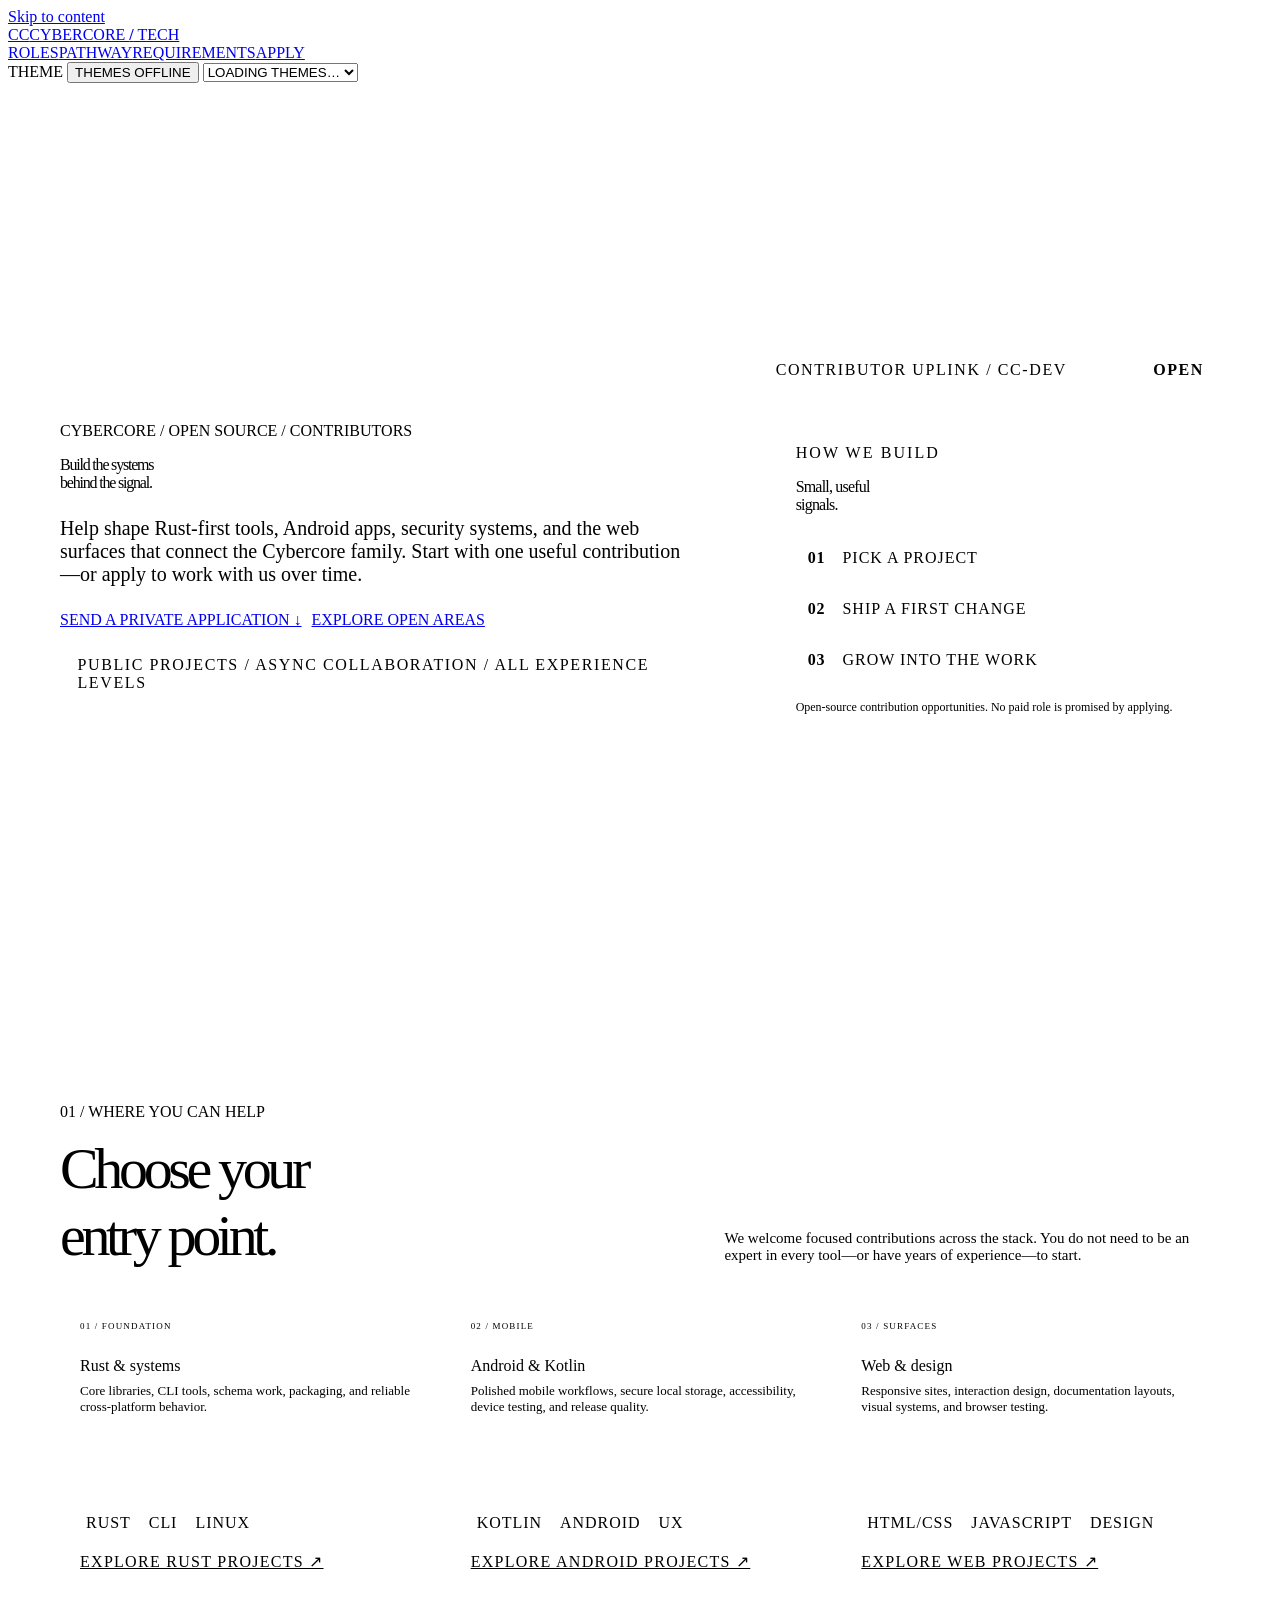
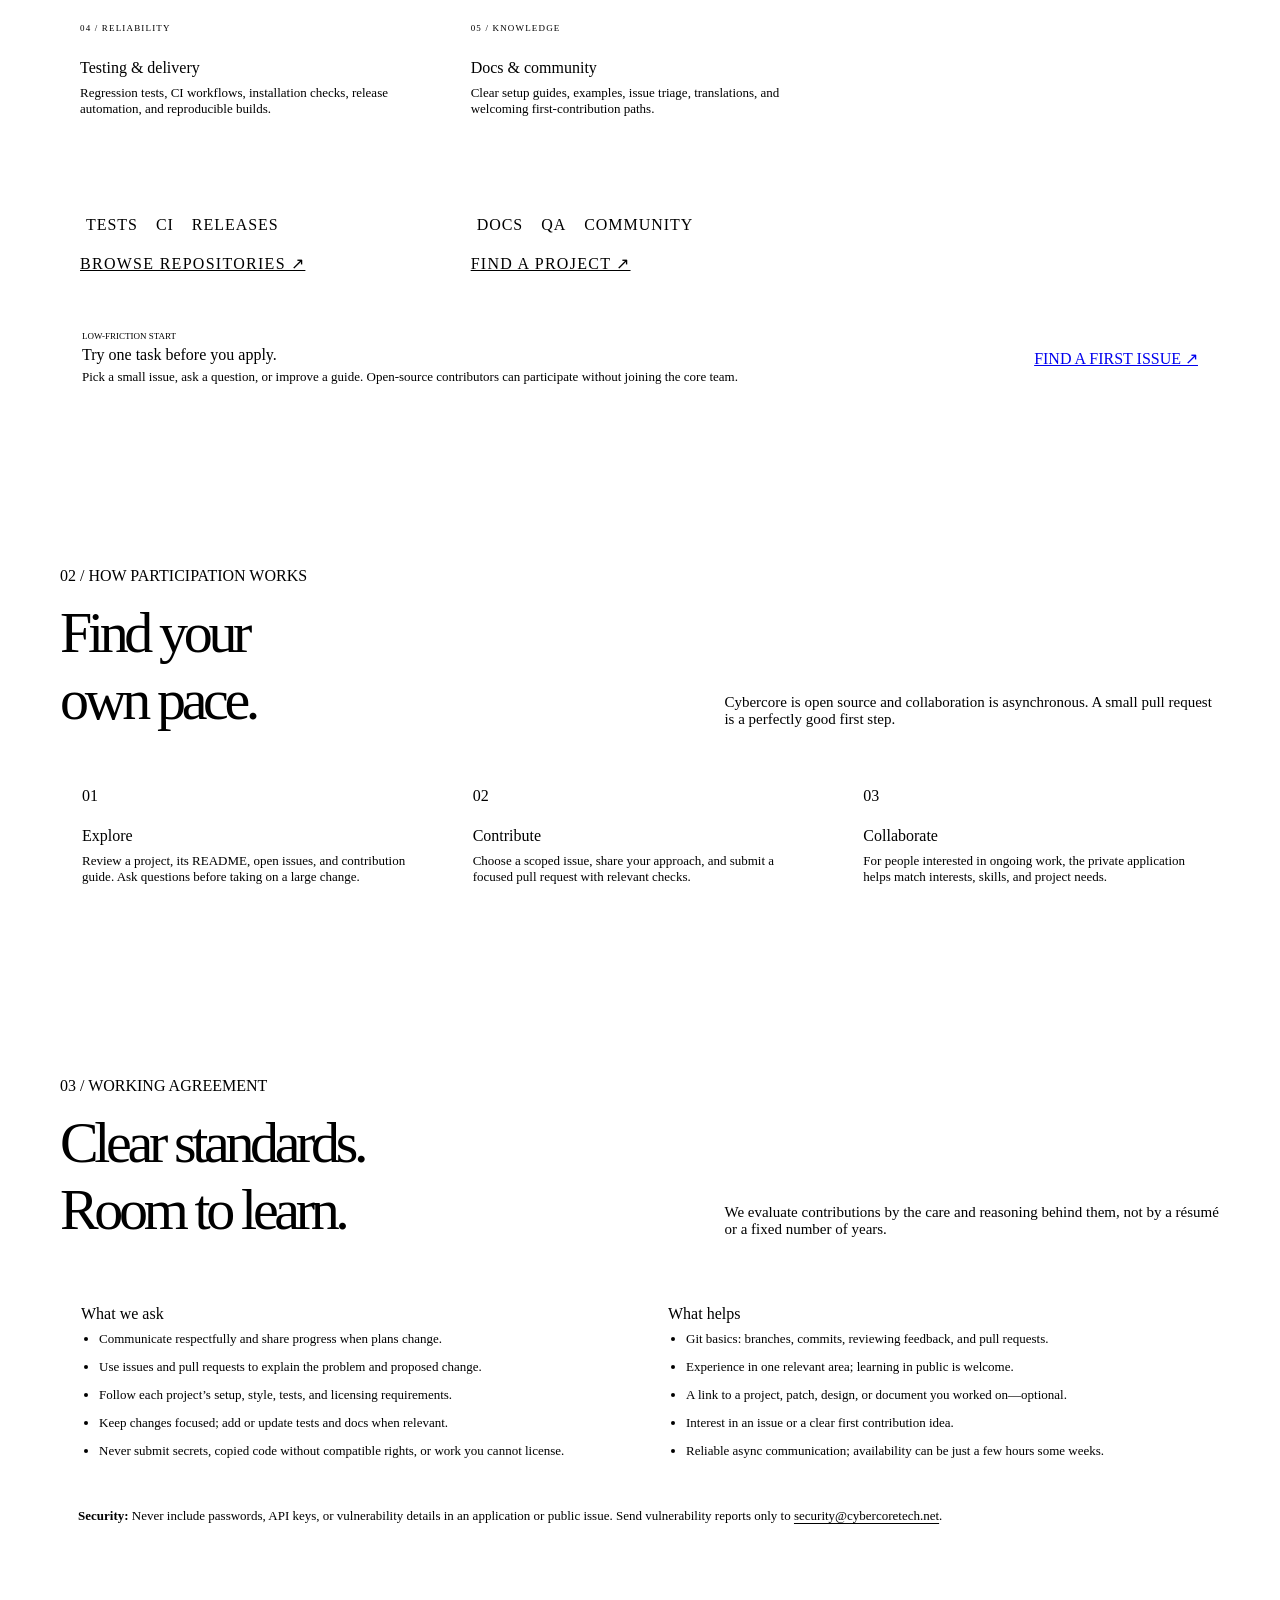
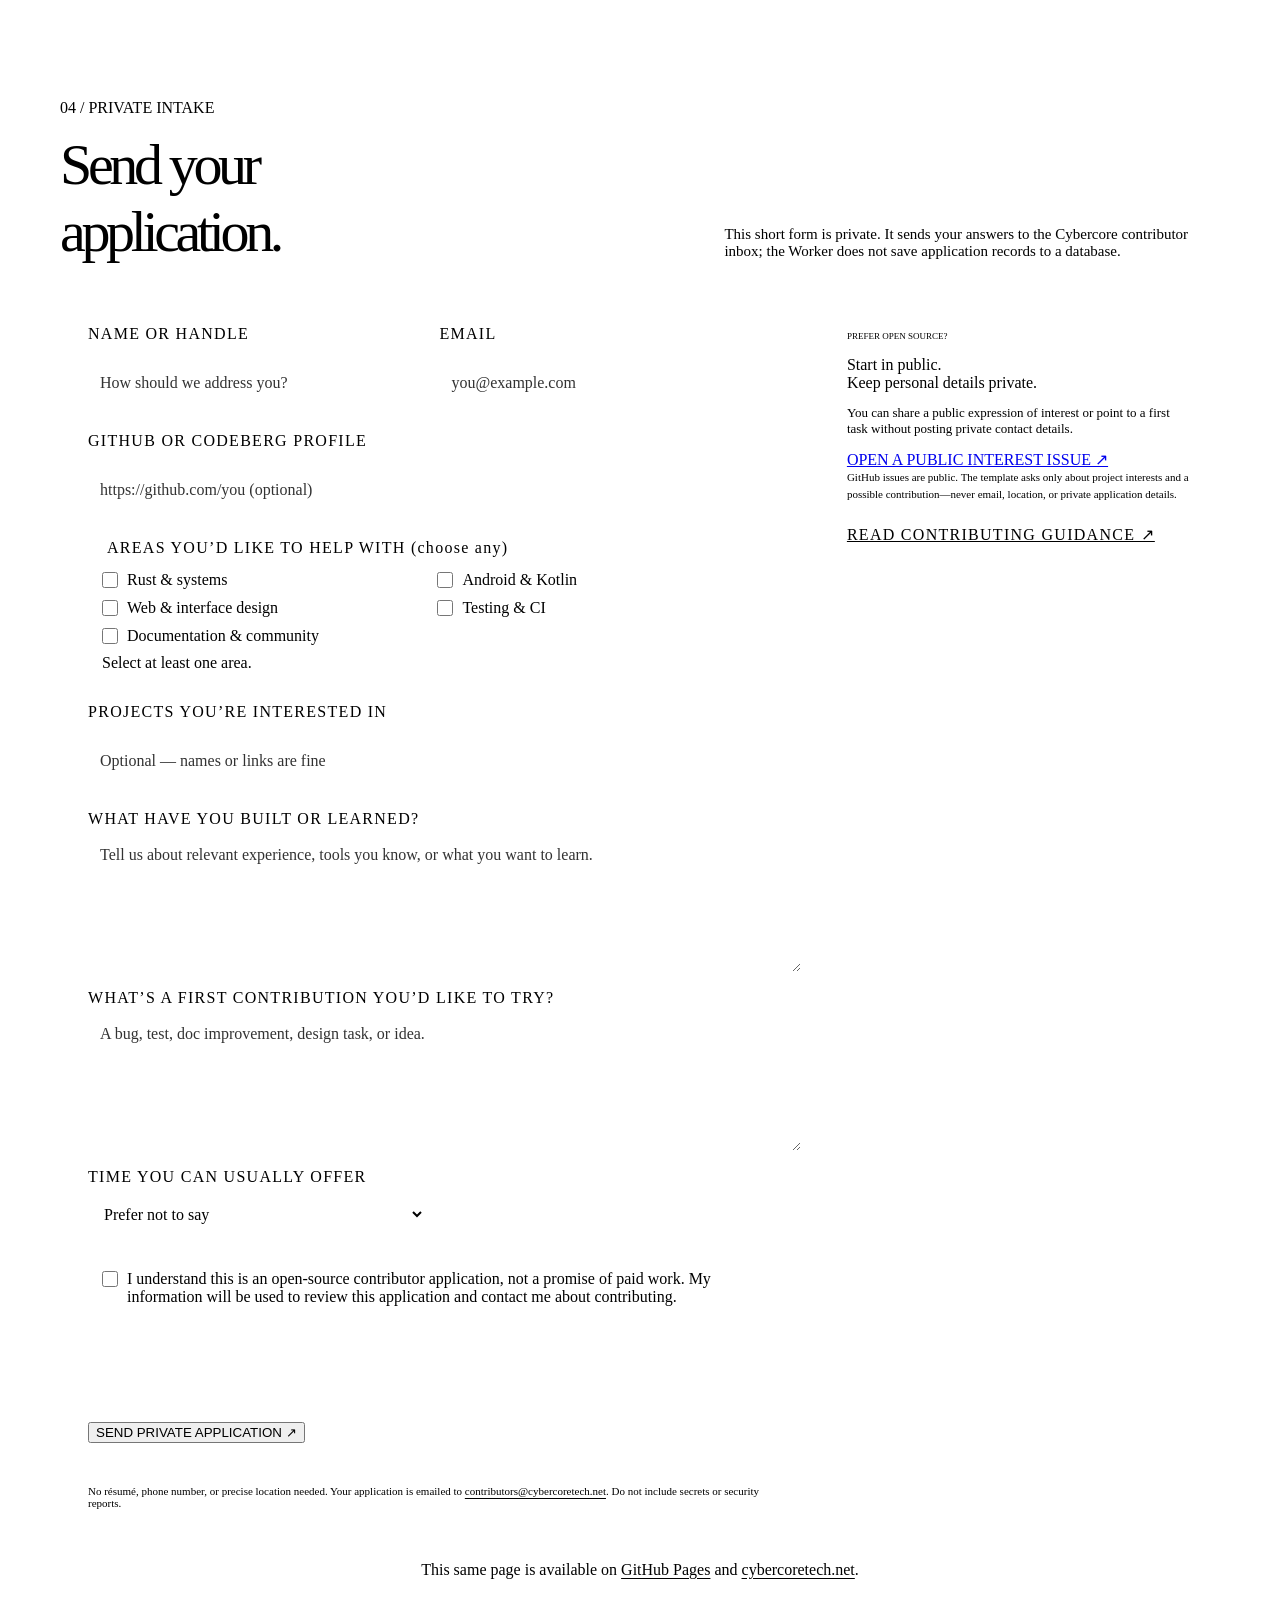
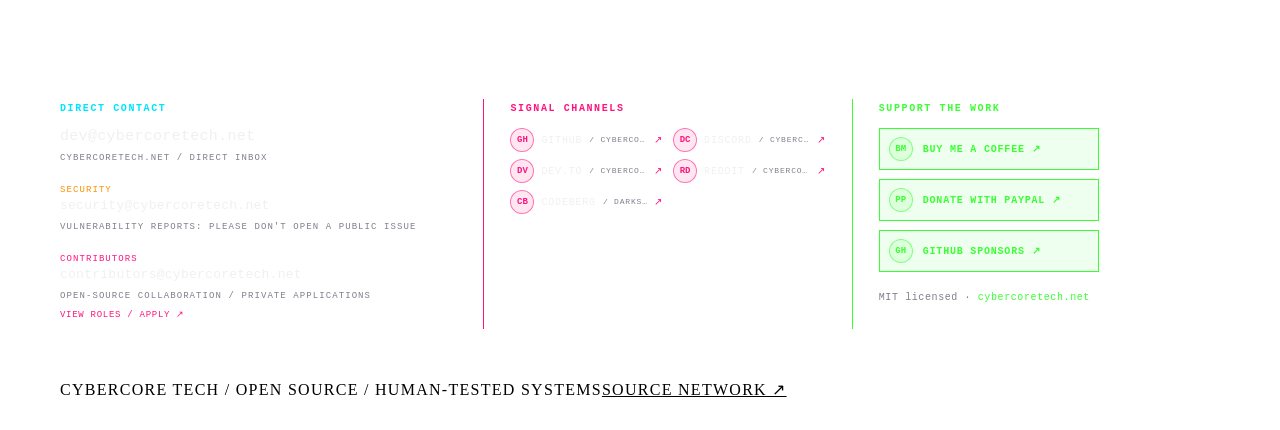
==== dev-team/index.html @ 52e13a7d "Add private contributor application page" ====
<!doctype html>
<html lang="en" data-theme="cybercore-tech">
<head>
  <meta charset="utf-8">
  <meta name="viewport" content="width=device-width, initial-scale=1">
  <meta name="description" content="Join the Cybercore contributor team. Explore open-source roles, project needs, and a private application path.">
  <meta name="theme-color" content="#09080f">
  <link rel="canonical" href="https://cybercoretech.net/dev-team/">
  <link rel="icon" href="https://cybercoretech.net/assets/core/cybercore-favicon.svg">
  <link rel="stylesheet" href="../styles.css">
  <link rel="stylesheet" href="dev-team.css">
  <title>Cybercore Dev Team — Build for the dark edge</title>
</head>
<body>
  <a class="skip-link" href="#main">Skip to content</a>
  <header class="site-header team-header">
    <a class="brand" href="../" data-brand-phase="0" aria-label="Cybercore Tech home">
      <span class="brand-emblem">CC</span><span class="brand-name">CYBERCORE <b>/</b> TECH</span>
    </a>
    <nav class="main-nav" aria-label="Page navigation">
      <a href="#opportunities">ROLES</a><a href="#pathway">PATHWAY</a><a href="#requirements">REQUIREMENTS</a><a href="#apply">APPLY</a>
    </nav>
    <div class="theme-picker">
      <span class="theme-label">THEME</span>
      <button id="teamThemeButton" class="theme-button" type="button" aria-haspopup="listbox" aria-expanded="false" aria-controls="teamThemeMenu">LOADING THEMES…</button>
      <div id="teamThemeMenu" class="theme-menu" role="listbox" aria-label="Choose a Cybercore theme" hidden></div>
      <select id="teamThemeSelect" aria-label="Choose a Cybercore theme"><option>LOADING THEMES…</option></select>
    </div>
  </header>

  <main id="main" class="team-main">
    <section class="team-hero" id="top">
      <div class="team-hero-copy">
        <p class="eyebrow">CYBERCORE / OPEN SOURCE / CONTRIBUTORS</p>
        <h1>Build the systems<br>behind <em>the signal.</em></h1>
        <p class="team-lede">Help shape Rust-first tools, Android apps, security systems, and the web surfaces that connect the Cybercore family. Start with one useful contribution—or apply to work with us over time.</p>
        <div class="team-actions">
          <a class="button primary" href="#apply">SEND A PRIVATE APPLICATION ↓</a>
          <a class="button" href="#opportunities">EXPLORE OPEN AREAS</a>
        </div>
        <p class="team-status"><i aria-hidden="true"></i> PUBLIC PROJECTS / ASYNC COLLABORATION / ALL EXPERIENCE LEVELS</p>
      </div>
      <aside class="team-console" aria-label="Contributor model">
        <div class="team-console-head"><span>CONTRIBUTOR UPLINK / CC-DEV</span><b>OPEN</b></div>
        <div class="team-console-body">
          <p class="team-console-kicker">HOW WE BUILD</p>
          <h2>Small, useful<br><em>signals.</em></h2>
          <div class="team-stages"><span><b>01</b> PICK A PROJECT</span><span><b>02</b> SHIP A FIRST CHANGE</span><span><b>03</b> GROW INTO THE WORK</span></div>
          <p class="team-console-note">Open-source contribution opportunities. No paid role is promised by applying.</p>
        </div>
      </aside>
    </section>

    <section class="team-section" id="opportunities">
      <div class="team-section-head"><div><p class="eyebrow">01 / WHERE YOU CAN HELP</p><h2>Choose your<br><em>entry point.</em></h2></div><p>We welcome focused contributions across the stack. You do not need to be an expert in every tool—or have years of experience—to start.</p></div>
      <div class="team-role-grid">
        <article class="team-role role-cyan"><span class="role-index">01 / FOUNDATION</span><h3>Rust &amp; systems</h3><p>Core libraries, CLI tools, schema work, packaging, and reliable cross-platform behavior.</p><div class="role-tags"><span>RUST</span><span>CLI</span><span>LINUX</span></div><a href="https://github.com/cybercoretech?q=language%3ARust&type=repositories" target="_blank" rel="noreferrer">EXPLORE RUST PROJECTS ↗</a></article>
        <article class="team-role role-pink"><span class="role-index">02 / MOBILE</span><h3>Android &amp; Kotlin</h3><p>Polished mobile workflows, secure local storage, accessibility, device testing, and release quality.</p><div class="role-tags"><span>KOTLIN</span><span>ANDROID</span><span>UX</span></div><a href="https://github.com/cybercoretech?q=android&type=repositories" target="_blank" rel="noreferrer">EXPLORE ANDROID PROJECTS ↗</a></article>
        <article class="team-role role-acid"><span class="role-index">03 / SURFACES</span><h3>Web &amp; design</h3><p>Responsive sites, interaction design, documentation layouts, visual systems, and browser testing.</p><div class="role-tags"><span>HTML/CSS</span><span>JAVASCRIPT</span><span>DESIGN</span></div><a href="https://github.com/cybercoretech?q=language%3AAstro&type=repositories" target="_blank" rel="noreferrer">EXPLORE WEB PROJECTS ↗</a></article>
        <article class="team-role role-orange"><span class="role-index">04 / RELIABILITY</span><h3>Testing &amp; delivery</h3><p>Regression tests, CI workflows, installation checks, release automation, and reproducible builds.</p><div class="role-tags"><span>TESTS</span><span>CI</span><span>RELEASES</span></div><a href="https://github.com/cybercoretech?tab=repositories" target="_blank" rel="noreferrer">BROWSE REPOSITORIES ↗</a></article>
        <article class="team-role role-purple"><span class="role-index">05 / KNOWLEDGE</span><h3>Docs &amp; community</h3><p>Clear setup guides, examples, issue triage, translations, and welcoming first-contribution paths.</p><div class="role-tags"><span>DOCS</span><span>QA</span><span>COMMUNITY</span></div><a href="https://github.com/cybercoretech?tab=repositories" target="_blank" rel="noreferrer">FIND A PROJECT ↗</a></article>
      </div>
      <div class="team-good-first"><div><span class="eyebrow">LOW-FRICTION START</span><strong>Try one task before you apply.</strong><p>Pick a small issue, ask a question, or improve a guide. Open-source contributors can participate without joining the core team.</p></div><a class="button" href="https://github.com/cybercoretech/cybercore-tech/issues?q=is%3Aissue+is%3Aopen+label%3A%22good+first+issue%22" target="_blank" rel="noreferrer">FIND A FIRST ISSUE ↗</a></div>
    </section>

    <section class="team-section team-path-section" id="pathway">
      <div class="team-section-head"><div><p class="eyebrow">02 / HOW PARTICIPATION WORKS</p><h2>Find your<br><em>own pace.</em></h2></div><p>Cybercore is open source and collaboration is asynchronous. A small pull request is a perfectly good first step.</p></div>
      <div class="team-path-grid">
        <article><b>01</b><h3>Explore</h3><p>Review a project, its README, open issues, and contribution guide. Ask questions before taking on a large change.</p></article>
        <article><b>02</b><h3>Contribute</h3><p>Choose a scoped issue, share your approach, and submit a focused pull request with relevant checks.</p></article>
        <article><b>03</b><h3>Collaborate</h3><p>For people interested in ongoing work, the private application helps match interests, skills, and project needs.</p></article>
      </div>
    </section>

    <section class="team-section team-requirements" id="requirements">
      <div class="team-section-head"><div><p class="eyebrow">03 / WORKING AGREEMENT</p><h2>Clear standards.<br><em>Room to learn.</em></h2></div><p>We evaluate contributions by the care and reasoning behind them, not by a résumé or a fixed number of years.</p></div>
      <div class="requirements-grid">
        <div><h3>What we ask</h3><ul><li>Communicate respectfully and share progress when plans change.</li><li>Use issues and pull requests to explain the problem and proposed change.</li><li>Follow each project’s setup, style, tests, and licensing requirements.</li><li>Keep changes focused; add or update tests and docs when relevant.</li><li>Never submit secrets, copied code without compatible rights, or work you cannot license.</li></ul></div>
        <div><h3>What helps</h3><ul><li>Git basics: branches, commits, reviewing feedback, and pull requests.</li><li>Experience in one relevant area; learning in public is welcome.</li><li>A link to a project, patch, design, or document you worked on—optional.</li><li>Interest in an issue or a clear first contribution idea.</li><li>Reliable async communication; availability can be just a few hours some weeks.</li></ul></div>
      </div>
      <p class="team-security-note"><strong>Security:</strong> Never include passwords, API keys, or vulnerability details in an application or public issue. Send vulnerability reports only to <a href="mailto:security@cybercoretech.net">security@cybercoretech.net</a>.</p>
    </section>

    <section class="team-section team-apply-section" id="apply">
      <div class="team-section-head"><div><p class="eyebrow">04 / PRIVATE INTAKE</p><h2>Send your<br><em>application.</em></h2></div><p>This short form is private. It sends your answers to the Cybercore contributor inbox; the Worker does not save application records to a database.</p></div>
      <div class="application-shell">
        <form id="devTeamApplication" class="application-form" novalidate>
          <div class="form-grid">
            <label>NAME OR HANDLE <input name="name" required maxlength="100" autocomplete="name" placeholder="How should we address you?"></label>
            <label>EMAIL <input name="email" required type="email" maxlength="254" autocomplete="email" placeholder="you@example.com"></label>
            <label class="span-2">GITHUB OR CODEBERG PROFILE <input name="profile" type="url" maxlength="400" placeholder="https://github.com/you (optional)"></label>
            <fieldset class="span-2 role-fieldset"><legend>AREAS YOU’D LIKE TO HELP WITH <span>(choose any)</span></legend><div class="role-checkboxes">
              <label><input type="checkbox" name="roles" value="Rust and systems"> Rust &amp; systems</label>
              <label><input type="checkbox" name="roles" value="Android and Kotlin"> Android &amp; Kotlin</label>
              <label><input type="checkbox" name="roles" value="Web and interface design"> Web &amp; interface design</label>
              <label><input type="checkbox" name="roles" value="Testing and CI"> Testing &amp; CI</label>
              <label><input type="checkbox" name="roles" value="Documentation and community"> Documentation &amp; community</label>
            </div><small class="field-hint" data-role-error hidden>Select at least one area.</small></fieldset>
            <label class="span-2">PROJECTS YOU’RE INTERESTED IN <input name="projects" maxlength="800" placeholder="Optional — names or links are fine"></label>
            <label class="span-2">WHAT HAVE YOU BUILT OR LEARNED? <textarea name="experience" required minlength="20" maxlength="1800" rows="4" placeholder="Tell us about relevant experience, tools you know, or what you want to learn."></textarea></label>
            <label class="span-2">WHAT’S A FIRST CONTRIBUTION YOU’D LIKE TO TRY? <textarea name="contribution" required minlength="20" maxlength="1800" rows="4" placeholder="A bug, test, doc improvement, design task, or idea."></textarea></label>
            <label>TIME YOU CAN USUALLY OFFER <select name="availability"><option value="">Prefer not to say</option><option>A few hours a month</option><option>A few hours a week</option><option>More than a few hours a week</option><option>It varies</option></select></label>
          </div>
          <label class="honeypot" aria-hidden="true">Leave this field empty<input name="website" tabindex="-1" autocomplete="off"></label>
          <div class="privacy-consent"><label><input name="privacyConsent" type="checkbox" required><span>I understand this is an open-source contributor application, not a promise of paid work. My information will be used to review this application and contact me about contributing.</span></label></div>
          <div id="team-turnstile" class="team-turnstile" data-sitekey="0x4AAAAAAFefHdloidUstq4H" aria-label="Bot protection"></div>
          <button class="button primary submit-application" type="submit">SEND PRIVATE APPLICATION ↗</button>
          <p id="applicationStatus" class="application-status" role="status" aria-live="polite"></p>
          <p class="privacy-note">No résumé, phone number, or precise location needed. Your application is emailed to <a href="mailto:contributors@cybercoretech.net">contributors@cybercoretech.net</a>. Do not include secrets or security reports.</p>
        </form>
        <aside class="application-alternatives"><span class="eyebrow">PREFER OPEN SOURCE?</span><h3>Start in public.<br><em>Keep personal details private.</em></h3><p>You can share a public expression of interest or point to a first task without posting private contact details.</p><a class="button" href="https://github.com/cybercoretech/cybercore-tech/issues/new?template=dev-team-interest.yml">OPEN A PUBLIC INTEREST ISSUE ↗</a><small>GitHub issues are public. The template asks only about project interests and a possible contribution—never email, location, or private application details.</small><a class="plain-link" href="https://github.com/cybercoretech/cybercore-tech/blob/main/CONTRIBUTING.md" target="_blank" rel="noreferrer">READ CONTRIBUTING GUIDANCE ↗</a></aside>
      </div>
      <p class="team-mirror-note">This same page is available on <a href="https://cybercoretech.github.io/dev-team/">GitHub Pages</a> and <a href="https://cybercoretech.net/dev-team/">cybercoretech.net</a>.</p>
    </section>
  </main>

  <section class="team-shared-footer" aria-label="Cybercore contact links"><cybercore-contact bare hide-home><a href="mailto:dev@cybercoretech.net">dev@cybercoretech.net</a></cybercore-contact></section>
  <footer class="team-page-footer"><span>CYBERCORE TECH / OPEN SOURCE / HUMAN-TESTED SYSTEMS</span><a href="https://github.com/cybercoretech">SOURCE NETWORK ↗</a></footer>
  <script type="module" src="https://cybercoretech.github.io/kit/contact.js"></script>
  <script src="dev-team.js" defer></script>
</body>
</html>
---- dev-team/dev-team.css ----
.team-header{position:sticky}.team-header .main-nav a{white-space:nowrap}.team-header .theme-picker{z-index:8}.team-main{width:min(1160px,calc(100% - 44px));margin:auto}.team-hero{display:grid;grid-template-columns:minmax(0,1.15fr) minmax(280px,.85fr);gap:clamp(32px,6vw,86px);align-items:center;min-height:min(760px,calc(100vh - 76px));padding:86px 0}.team-hero h1,.team-section h2{margin:0;font:700 clamp(43px,6.5vw,78px)/.95 var(--display);letter-spacing:-.075em}.team-hero h1 em,.team-section h2 em,.team-console-body h2 em,.application-alternatives h3 em{color:var(--pink);font-style:normal;text-shadow:0 0 24px color-mix(in srgb,var(--pink) 55%,transparent)}.team-lede{max-width:690px;margin:25px 0;color:var(--muted);font-size:clamp(16px,1.8vw,20px)}.team-actions{display:flex;flex-wrap:wrap;gap:10px}.team-status{display:flex;align-items:center;gap:10px;margin:27px 0 0;color:var(--muted);font:9px var(--mono);letter-spacing:.1em}.team-status i{width:8px;height:8px;border-radius:50%;background:var(--acid);box-shadow:0 0 12px var(--acid)}.team-console{border:1px solid color-mix(in srgb,var(--cyan) 50%,var(--line));background:linear-gradient(145deg,color-mix(in srgb,var(--panel) 91%,transparent),#0b1018e8);box-shadow:0 25px 65px color-mix(in srgb,var(--purple) 18%,transparent)}.team-console-head{display:flex;justify-content:space-between;gap:12px;padding:13px 16px;border-bottom:1px solid color-mix(in srgb,var(--cyan) 25%,transparent);color:var(--muted);font:9px var(--mono);letter-spacing:.1em}.team-console-head b{color:var(--acid)}.team-console-body{padding:clamp(22px,4vw,36px)}.team-console-kicker,.role-index{color:var(--cyan);font:10px var(--mono);letter-spacing:.13em}.team-console-body h2{margin:13px 0 23px;font:700 clamp(30px,4.4vw,48px)/.98 var(--display);letter-spacing:-.05em}.team-console-body h2 em{color:var(--cyan);text-shadow:0 0 20px color-mix(in srgb,var(--cyan) 45%,transparent)}.team-stages{display:grid;gap:9px}.team-stages span{padding:12px;border:1px solid var(--line);color:var(--muted);font:10px var(--mono);letter-spacing:.06em}.team-stages b{margin-right:12px;color:var(--pink)}.team-console-note{margin:19px 0 0;color:var(--muted);font-size:12px}.team-section{padding:72px 0;border-top:1px solid var(--line)}.team-section-head{display:grid;grid-template-columns:minmax(0,1fr) minmax(280px,.8fr);gap:45px;align-items:end;margin-bottom:32px}.team-section-head .eyebrow{margin-bottom:14px}.team-section h2{font-size:clamp(36px,5vw,58px)}.team-section-head>p{max-width:560px;margin:0 0 5px;color:var(--muted);font-size:15px}.team-role-grid{display:grid;grid-template-columns:repeat(3,minmax(0,1fr));gap:12px}.team-role{--role:var(--cyan);display:flex;flex-direction:column;min-height:250px;padding:20px;border:1px solid var(--line);border-top:2px solid var(--role);background:color-mix(in srgb,var(--panel) 87%,transparent);transition:transform .2s,border-color .2s,box-shadow .2s}.team-role:hover{transform:translateY(-4px);border-color:var(--role);box-shadow:0 14px 34px color-mix(in srgb,var(--role) 13%,transparent)}.role-cyan{--role:var(--cyan)}.role-pink{--role:var(--pink)}.role-acid{--role:var(--acid)}.role-orange{--role:var(--orange)}.role-purple{--role:var(--purple)}.team-role .role-index{color:var(--role);font-size:9px}.team-role h3{margin:26px 0 8px;font:700 20px var(--display)}.team-role p{flex:1;margin:0;color:var(--muted);font-size:13px}.role-tags{display:flex;flex-wrap:wrap;gap:6px;margin:16px 0}.role-tags span{padding:4px 6px;border:1px solid color-mix(in srgb,var(--role) 42%,var(--line));color:var(--role);font:8px var(--mono);letter-spacing:.06em}.team-role>a,.plain-link{color:var(--role,var(--cyan));font:9px var(--mono);letter-spacing:.08em}.team-good-first{display:flex;align-items:center;justify-content:space-between;gap:22px;margin-top:16px;padding:22px;border:1px solid color-mix(in srgb,var(--acid) 40%,var(--line));background:color-mix(in srgb,var(--acid) 5%,var(--panel))}.team-good-first .eyebrow{display:block;margin:0 0 5px;color:var(--acid);font-size:9px}.team-good-first strong{font:700 17px var(--display)}.team-good-first p{max-width:690px;margin:5px 0 0;color:var(--muted);font-size:13px}.team-path-section{padding-bottom:82px}.team-path-grid{display:grid;grid-template-columns:repeat(3,1fr);gap:12px}.team-path-grid article{padding:22px;border:1px solid var(--line);background:color-mix(in srgb,var(--panel) 85%,transparent)}.team-path-grid article>b{color:var(--pink);font:10px var(--mono)}.team-path-grid h3,.requirements-grid h3{margin:22px 0 8px;font:700 19px var(--display)}.team-path-grid p{margin:0;color:var(--muted);font-size:13px}.requirements-grid{display:grid;grid-template-columns:1fr 1fr;gap:14px}.requirements-grid>div{padding:8px 21px 20px;border:1px solid var(--line);background:color-mix(in srgb,var(--panel) 85%,transparent)}.requirements-grid h3{color:var(--cyan)}.requirements-grid ul{display:grid;gap:12px;margin:0;padding-left:18px;color:var(--muted);font-size:13px}.requirements-grid li::marker{color:var(--pink)}.team-security-note{margin:14px 0 0;padding:15px 18px;border-left:2px solid var(--orange);background:color-mix(in srgb,var(--orange) 5%,var(--panel));color:var(--muted);font-size:13px}.team-security-note strong{color:var(--orange)}.team-security-note a,.privacy-note a,.team-mirror-note a{color:var(--cyan);text-decoration:underline;text-underline-offset:3px}.team-apply-section{padding-bottom:90px}.application-shell{display:grid;grid-template-columns:minmax(0,1.3fr) minmax(270px,.7fr);gap:14px;align-items:start}.application-form,.application-alternatives{padding:clamp(18px,3vw,28px);border:1px solid var(--line);background:color-mix(in srgb,var(--panel) 88%,transparent)}.application-form{border-top:2px solid var(--cyan)}.form-grid{display:grid;grid-template-columns:1fr 1fr;gap:17px 14px}.form-grid>label{display:grid;align-content:start;gap:7px;color:var(--muted);font:9px var(--mono);letter-spacing:.08em}.form-grid input,.form-grid textarea,.form-grid select{width:100%;min-height:43px;padding:11px 12px;border:1px solid var(--line);border-radius:0;outline:none;background:var(--bg);color:var(--white);font:13px var(--sans);letter-spacing:0}.form-grid textarea{resize:vertical;min-height:115px}.form-grid input:focus,.form-grid textarea:focus,.form-grid select:focus{border-color:var(--cyan);box-shadow:0 0 0 2px color-mix(in srgb,var(--cyan) 18%,transparent)}.form-grid input::placeholder,.form-grid textarea::placeholder{color:var(--muted);opacity:.8}.span-2{grid-column:1/-1}.role-fieldset{min-width:0;margin:0;padding:14px;border:1px solid var(--line)}.role-fieldset legend{padding:0 5px;color:var(--muted);font:9px var(--mono);letter-spacing:.08em}.role-fieldset legend span{color:var(--cyan)}.role-checkboxes{display:grid;grid-template-columns:1fr 1fr;gap:10px}.role-checkboxes label,.privacy-consent label{display:flex;align-items:flex-start;gap:9px;color:var(--white);font:12px/1.45 var(--sans);letter-spacing:0}.role-checkboxes input,.privacy-consent input{flex:none;width:16px;height:16px;min-height:0;margin:1px 0 0;accent-color:var(--cyan)}.field-hint{display:block;margin-top:9px;color:var(--orange);font:10px var(--mono)}.privacy-consent{margin-top:20px;padding:14px;border:1px solid var(--line);background:color-mix(in srgb,var(--cyan) 4%,var(--bg))}.team-turnstile{min-height:70px;margin:16px 0}.submit-application{cursor:pointer}.application-status{min-height:1.5em;margin:12px 0 0;color:var(--cyan);font-size:13px}.application-status[data-state="error"]{color:var(--orange)}.privacy-note{margin:10px 0 0;color:var(--muted);font-size:11px}.honeypot{position:absolute!important;left:-10000px!important;width:1px!important;height:1px!important;overflow:hidden!important}.application-alternatives{position:sticky;top:100px;border-top:2px solid var(--pink)}.application-alternatives .eyebrow{color:var(--pink);font-size:9px}.application-alternatives h3{margin:13px 0;font:700 25px/1.08 var(--display)}.application-alternatives p,.application-alternatives small{display:block;color:var(--muted);font-size:13px}.application-alternatives .button{margin:9px 0}.application-alternatives small{font-size:11px;line-height:1.55}.application-alternatives .plain-link{display:inline-block;margin-top:22px;color:var(--cyan)}.team-mirror-note{margin:24px 0 0;color:var(--muted);font:10px var(--mono);text-align:center}.team-shared-footer{width:min(1160px,calc(100% - 44px));margin:0 auto;padding:30px 0}.team-page-footer{margin:0;padding:22px max(22px,calc((100% - 1160px)/2));border-top:1px solid var(--line);color:var(--muted);font:9px var(--mono);letter-spacing:.08em}.team-page-footer a{color:var(--cyan)}
@media(max-width:900px){.team-hero{grid-template-columns:1fr;min-height:auto;padding:68px 0}.team-console{max-width:600px}.team-role-grid{grid-template-columns:repeat(2,minmax(0,1fr))}.team-section-head{grid-template-columns:1fr;gap:16px}.application-shell{grid-template-columns:1fr 300px}.application-alternatives{position:static}}
@media(max-width:650px){.team-main{width:calc(100% - 30px)}.team-header{gap:10px}.team-header .main-nav{order:3;width:100%;display:flex;overflow-x:auto;justify-content:flex-start}.team-header .main-nav a{font-size:9px}.team-hero{padding:54px 0}.team-hero h1{font-size:clamp(40px,12vw,58px)}.team-status{align-items:flex-start;font-size:8px;line-height:1.6}.team-section{padding:52px 0}.team-role-grid,.team-path-grid,.requirements-grid,.application-shell{grid-template-columns:1fr}.team-role{min-height:220px}.team-good-first{align-items:flex-start;flex-direction:column}.form-grid{grid-template-columns:1fr}.span-2{grid-column:auto}.role-checkboxes{grid-template-columns:1fr}.team-shared-footer{width:calc(100% - 30px)}.team-page-footer{display:grid;gap:10px;padding:20px 15px}}
@media(prefers-reduced-motion:reduce){.team-role,.team-actions .button{transition:none}.team-role:hover{transform:none}}
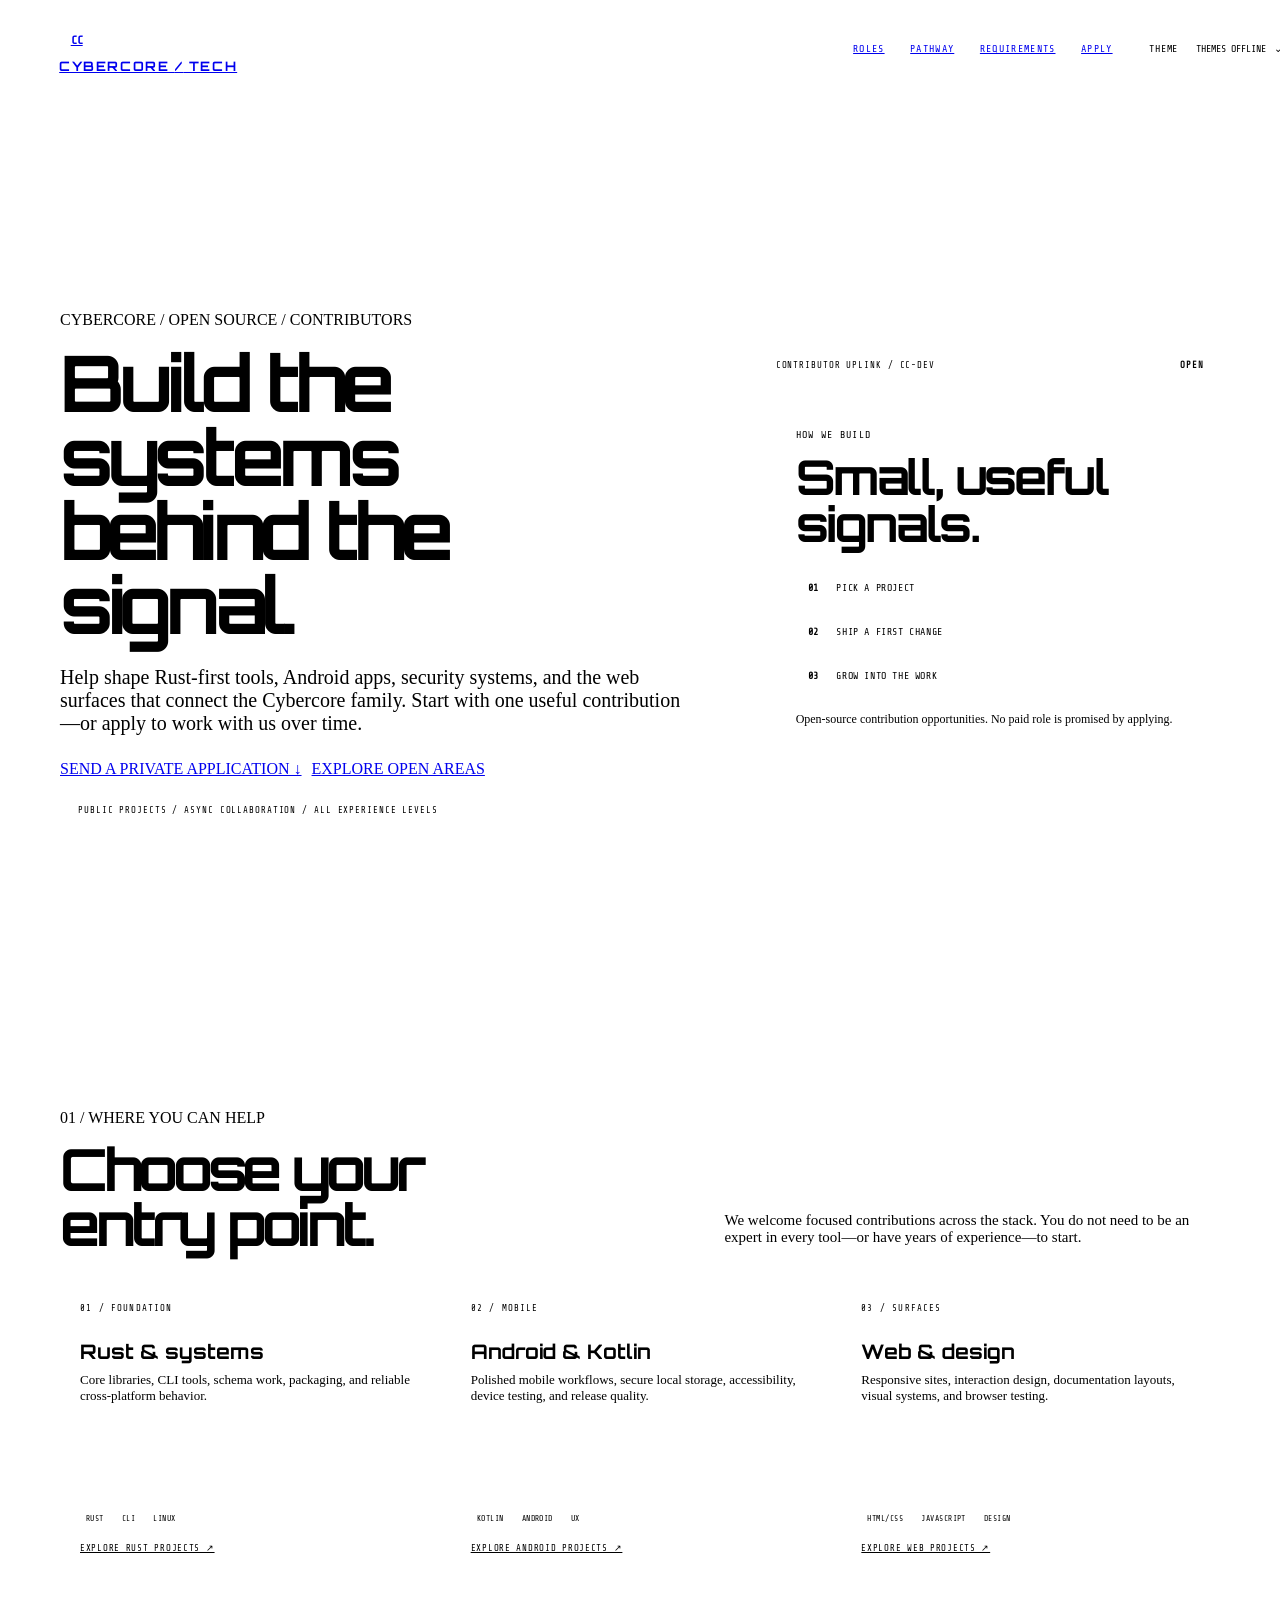
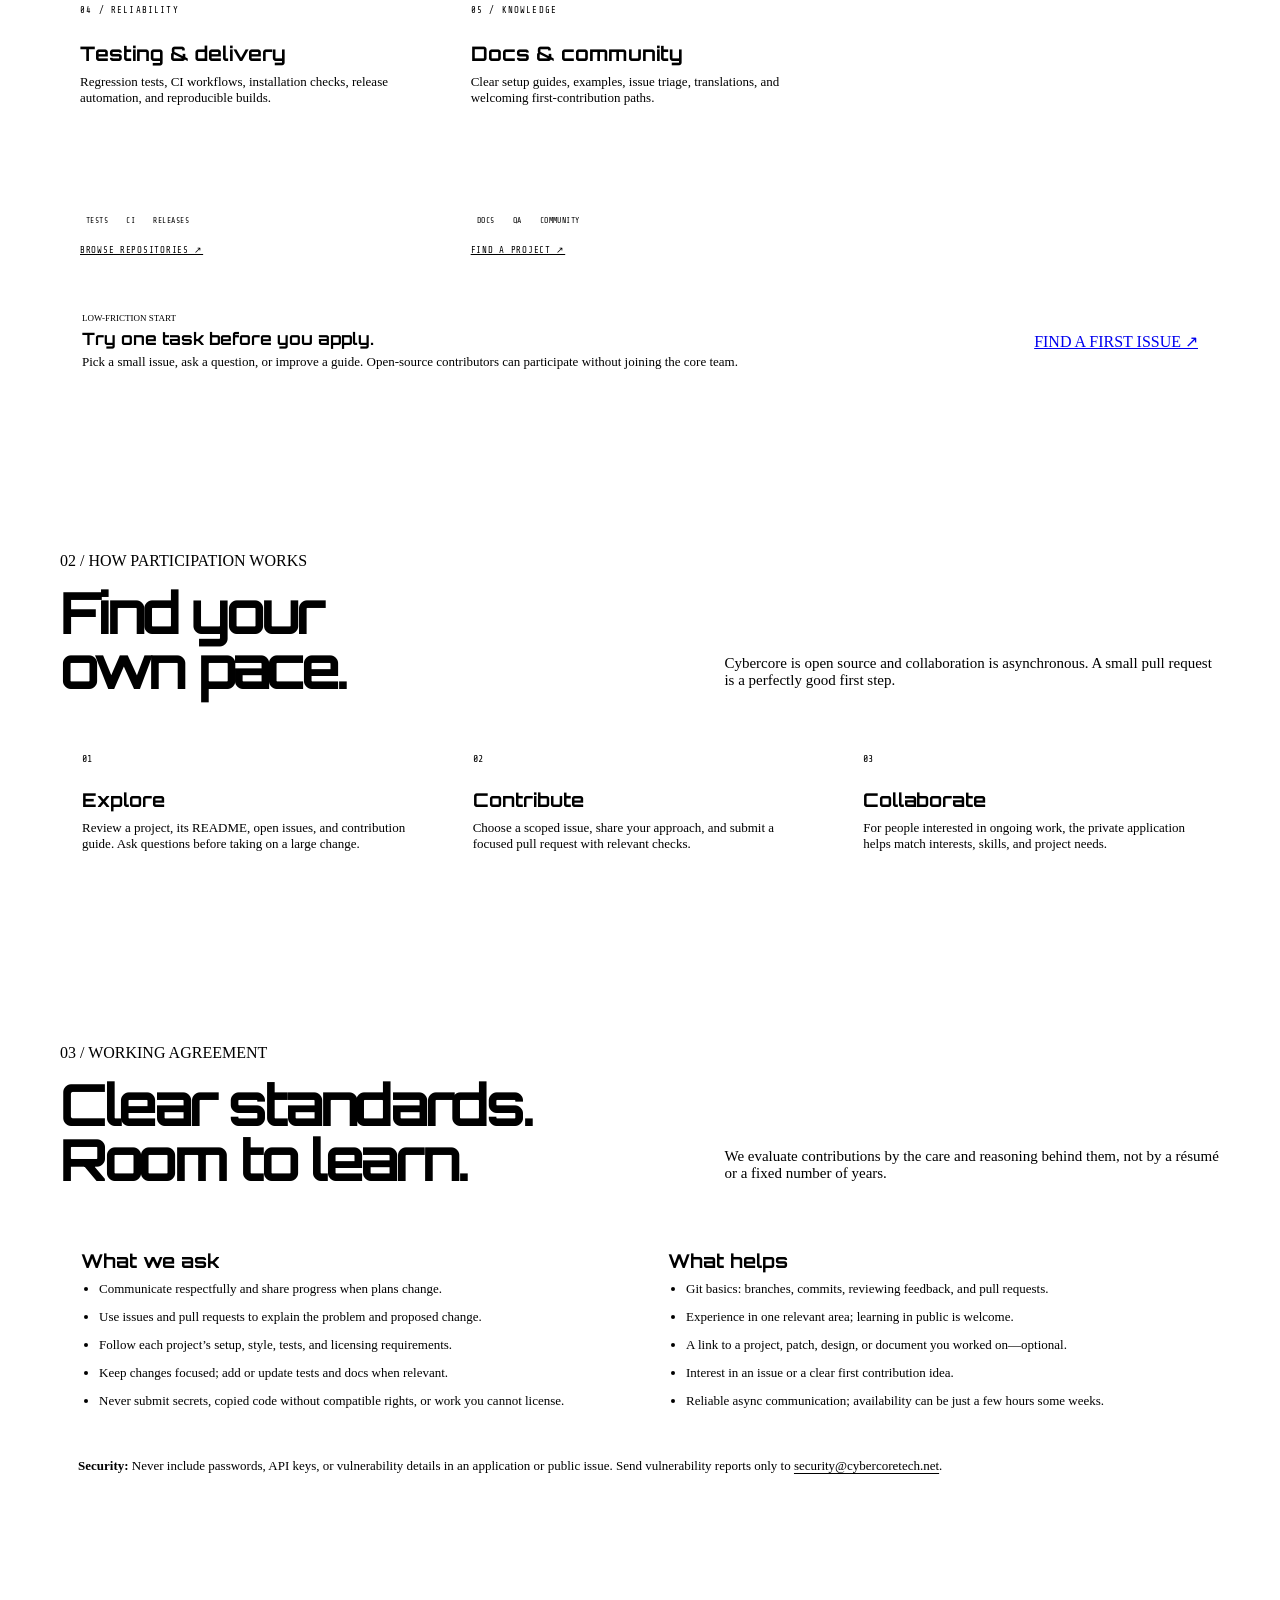
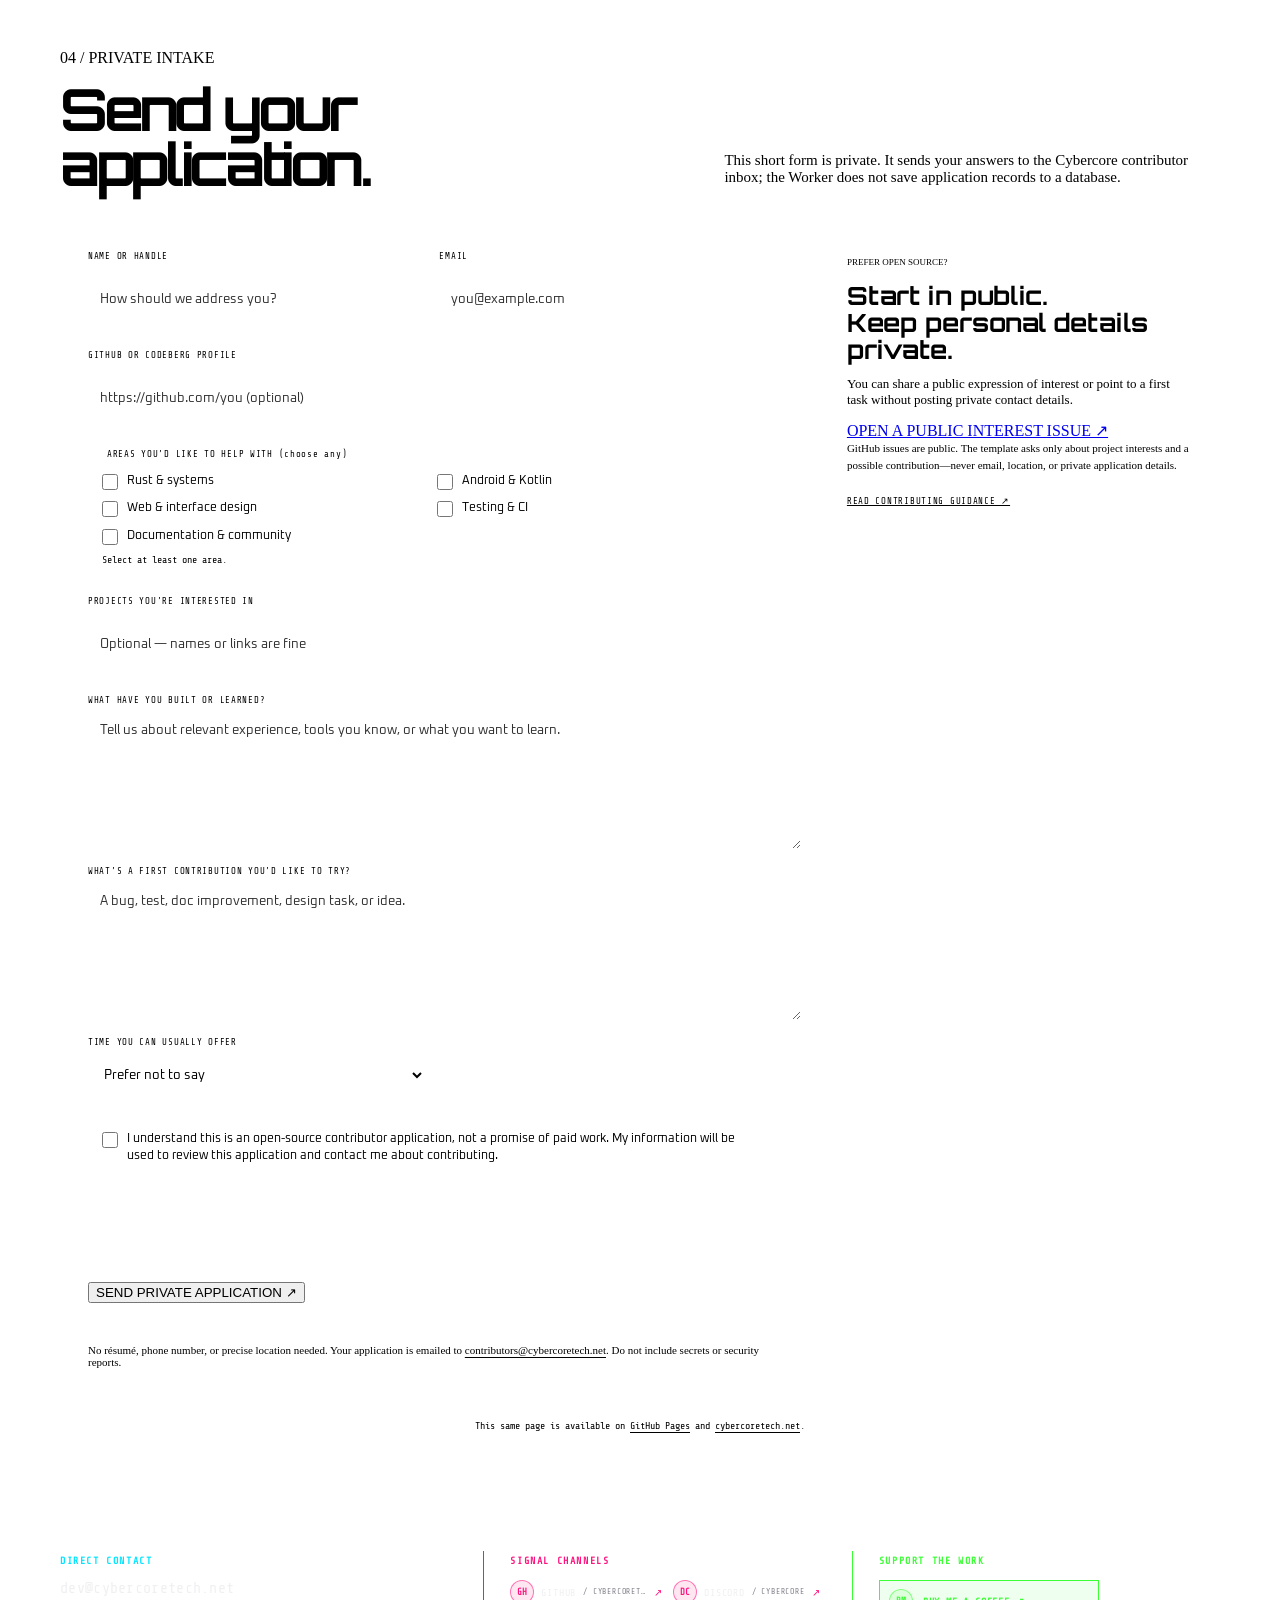
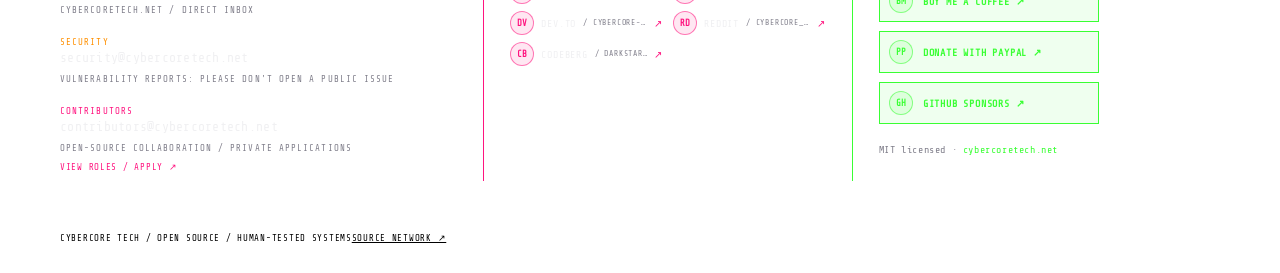
==== commit 2748aaa4: "Fix Dev Team page typography and accessibility" ====
--- a/dev-team/index.html
+++ b/dev-team/index.html
@@ -24,7 +24,7 @@
       <span class="theme-label">THEME</span>
       <button id="teamThemeButton" class="theme-button" type="button" aria-haspopup="listbox" aria-expanded="false" aria-controls="teamThemeMenu">LOADING THEMES…</button>
       <div id="teamThemeMenu" class="theme-menu" role="listbox" aria-label="Choose a Cybercore theme" hidden></div>
-      <select id="teamThemeSelect" aria-label="Choose a Cybercore theme"><option>LOADING THEMES…</option></select>
+      <select id="teamThemeSelect" aria-label="Choose a Cybercore theme" aria-hidden="true" tabindex="-1"><option>LOADING THEMES…</option></select>
     </div>
   </header>
 
--- a/dev-team/dev-team.css
+++ b/dev-team/dev-team.css
@@ -1,4 +1,28 @@
+@import url('https://fonts.googleapis.com/css2?family=Orbitron:wght@500;600;700;800&family=Oxanium:wght@400;500;600;700&family=Share+Tech+Mono&display=swap');
 .team-header{position:sticky}.team-header .main-nav a{white-space:nowrap}.team-header .theme-picker{z-index:8}.team-main{width:min(1160px,calc(100% - 44px));margin:auto}.team-hero{display:grid;grid-template-columns:minmax(0,1.15fr) minmax(280px,.85fr);gap:clamp(32px,6vw,86px);align-items:center;min-height:min(760px,calc(100vh - 76px));padding:86px 0}.team-hero h1,.team-section h2{margin:0;font:700 clamp(43px,6.5vw,78px)/.95 var(--display);letter-spacing:-.075em}.team-hero h1 em,.team-section h2 em,.team-console-body h2 em,.application-alternatives h3 em{color:var(--pink);font-style:normal;text-shadow:0 0 24px color-mix(in srgb,var(--pink) 55%,transparent)}.team-lede{max-width:690px;margin:25px 0;color:var(--muted);font-size:clamp(16px,1.8vw,20px)}.team-actions{display:flex;flex-wrap:wrap;gap:10px}.team-status{display:flex;align-items:center;gap:10px;margin:27px 0 0;color:var(--muted);font:9px var(--mono);letter-spacing:.1em}.team-status i{width:8px;height:8px;border-radius:50%;background:var(--acid);box-shadow:0 0 12px var(--acid)}.team-console{border:1px solid color-mix(in srgb,var(--cyan) 50%,var(--line));background:linear-gradient(145deg,color-mix(in srgb,var(--panel) 91%,transparent),#0b1018e8);box-shadow:0 25px 65px color-mix(in srgb,var(--purple) 18%,transparent)}.team-console-head{display:flex;justify-content:space-between;gap:12px;padding:13px 16px;border-bottom:1px solid color-mix(in srgb,var(--cyan) 25%,transparent);color:var(--muted);font:9px var(--mono);letter-spacing:.1em}.team-console-head b{color:var(--acid)}.team-console-body{padding:clamp(22px,4vw,36px)}.team-console-kicker,.role-index{color:var(--cyan);font:10px var(--mono);letter-spacing:.13em}.team-console-body h2{margin:13px 0 23px;font:700 clamp(30px,4.4vw,48px)/.98 var(--display);letter-spacing:-.05em}.team-console-body h2 em{color:var(--cyan);text-shadow:0 0 20px color-mix(in srgb,var(--cyan) 45%,transparent)}.team-stages{display:grid;gap:9px}.team-stages span{padding:12px;border:1px solid var(--line);color:var(--muted);font:10px var(--mono);letter-spacing:.06em}.team-stages b{margin-right:12px;color:var(--pink)}.team-console-note{margin:19px 0 0;color:var(--muted);font-size:12px}.team-section{padding:72px 0;border-top:1px solid var(--line)}.team-section-head{display:grid;grid-template-columns:minmax(0,1fr) minmax(280px,.8fr);gap:45px;align-items:end;margin-bottom:32px}.team-section-head .eyebrow{margin-bottom:14px}.team-section h2{font-size:clamp(36px,5vw,58px)}.team-section-head>p{max-width:560px;margin:0 0 5px;color:var(--muted);font-size:15px}.team-role-grid{display:grid;grid-template-columns:repeat(3,minmax(0,1fr));gap:12px}.team-role{--role:var(--cyan);display:flex;flex-direction:column;min-height:250px;padding:20px;border:1px solid var(--line);border-top:2px solid var(--role);background:color-mix(in srgb,var(--panel) 87%,transparent);transition:transform .2s,border-color .2s,box-shadow .2s}.team-role:hover{transform:translateY(-4px);border-color:var(--role);box-shadow:0 14px 34px color-mix(in srgb,var(--role) 13%,transparent)}.role-cyan{--role:var(--cyan)}.role-pink{--role:var(--pink)}.role-acid{--role:var(--acid)}.role-orange{--role:var(--orange)}.role-purple{--role:var(--purple)}.team-role .role-index{color:var(--role);font-size:9px}.team-role h3{margin:26px 0 8px;font:700 20px var(--display)}.team-role p{flex:1;margin:0;color:var(--muted);font-size:13px}.role-tags{display:flex;flex-wrap:wrap;gap:6px;margin:16px 0}.role-tags span{padding:4px 6px;border:1px solid color-mix(in srgb,var(--role) 42%,var(--line));color:var(--role);font:8px var(--mono);letter-spacing:.06em}.team-role>a,.plain-link{color:var(--role,var(--cyan));font:9px var(--mono);letter-spacing:.08em}.team-good-first{display:flex;align-items:center;justify-content:space-between;gap:22px;margin-top:16px;padding:22px;border:1px solid color-mix(in srgb,var(--acid) 40%,var(--line));background:color-mix(in srgb,var(--acid) 5%,var(--panel))}.team-good-first .eyebrow{display:block;margin:0 0 5px;color:var(--acid);font-size:9px}.team-good-first strong{font:700 17px var(--display)}.team-good-first p{max-width:690px;margin:5px 0 0;color:var(--muted);font-size:13px}.team-path-section{padding-bottom:82px}.team-path-grid{display:grid;grid-template-columns:repeat(3,1fr);gap:12px}.team-path-grid article{padding:22px;border:1px solid var(--line);background:color-mix(in srgb,var(--panel) 85%,transparent)}.team-path-grid article>b{color:var(--pink);font:10px var(--mono)}.team-path-grid h3,.requirements-grid h3{margin:22px 0 8px;font:700 19px var(--display)}.team-path-grid p{margin:0;color:var(--muted);font-size:13px}.requirements-grid{display:grid;grid-template-columns:1fr 1fr;gap:14px}.requirements-grid>div{padding:8px 21px 20px;border:1px solid var(--line);background:color-mix(in srgb,var(--panel) 85%,transparent)}.requirements-grid h3{color:var(--cyan)}.requirements-grid ul{display:grid;gap:12px;margin:0;padding-left:18px;color:var(--muted);font-size:13px}.requirements-grid li::marker{color:var(--pink)}.team-security-note{margin:14px 0 0;padding:15px 18px;border-left:2px solid var(--orange);background:color-mix(in srgb,var(--orange) 5%,var(--panel));color:var(--muted);font-size:13px}.team-security-note strong{color:var(--orange)}.team-security-note a,.privacy-note a,.team-mirror-note a{color:var(--cyan);text-decoration:underline;text-underline-offset:3px}.team-apply-section{padding-bottom:90px}.application-shell{display:grid;grid-template-columns:minmax(0,1.3fr) minmax(270px,.7fr);gap:14px;align-items:start}.application-form,.application-alternatives{padding:clamp(18px,3vw,28px);border:1px solid var(--line);background:color-mix(in srgb,var(--panel) 88%,transparent)}.application-form{border-top:2px solid var(--cyan)}.form-grid{display:grid;grid-template-columns:1fr 1fr;gap:17px 14px}.form-grid>label{display:grid;align-content:start;gap:7px;color:var(--muted);font:9px var(--mono);letter-spacing:.08em}.form-grid input,.form-grid textarea,.form-grid select{width:100%;min-height:43px;padding:11px 12px;border:1px solid var(--line);border-radius:0;outline:none;background:var(--bg);color:var(--white);font:13px var(--sans);letter-spacing:0}.form-grid textarea{resize:vertical;min-height:115px}.form-grid input:focus,.form-grid textarea:focus,.form-grid select:focus{border-color:var(--cyan);box-shadow:0 0 0 2px color-mix(in srgb,var(--cyan) 18%,transparent)}.form-grid input::placeholder,.form-grid textarea::placeholder{color:var(--muted);opacity:.8}.span-2{grid-column:1/-1}.role-fieldset{min-width:0;margin:0;padding:14px;border:1px solid var(--line)}.role-fieldset legend{padding:0 5px;color:var(--muted);font:9px var(--mono);letter-spacing:.08em}.role-fieldset legend span{color:var(--cyan)}.role-checkboxes{display:grid;grid-template-columns:1fr 1fr;gap:10px}.role-checkboxes label,.privacy-consent label{display:flex;align-items:flex-start;gap:9px;color:var(--white);font:12px/1.45 var(--sans);letter-spacing:0}.role-checkboxes input,.privacy-consent input{flex:none;width:16px;height:16px;min-height:0;margin:1px 0 0;accent-color:var(--cyan)}.field-hint{display:block;margin-top:9px;color:var(--orange);font:10px var(--mono)}.privacy-consent{margin-top:20px;padding:14px;border:1px solid var(--line);background:color-mix(in srgb,var(--cyan) 4%,var(--bg))}.team-turnstile{min-height:70px;margin:16px 0}.submit-application{cursor:pointer}.application-status{min-height:1.5em;margin:12px 0 0;color:var(--cyan);font-size:13px}.application-status[data-state="error"]{color:var(--orange)}.privacy-note{margin:10px 0 0;color:var(--muted);font-size:11px}.honeypot{position:absolute!important;left:-10000px!important;width:1px!important;height:1px!important;overflow:hidden!important}.application-alternatives{position:sticky;top:100px;border-top:2px solid var(--pink)}.application-alternatives .eyebrow{color:var(--pink);font-size:9px}.application-alternatives h3{margin:13px 0;font:700 25px/1.08 var(--display)}.application-alternatives p,.application-alternatives small{display:block;color:var(--muted);font-size:13px}.application-alternatives .button{margin:9px 0}.application-alternatives small{font-size:11px;line-height:1.55}.application-alternatives .plain-link{display:inline-block;margin-top:22px;color:var(--cyan)}.team-mirror-note{margin:24px 0 0;color:var(--muted);font:10px var(--mono);text-align:center}.team-shared-footer{width:min(1160px,calc(100% - 44px));margin:0 auto;padding:30px 0}.team-page-footer{margin:0;padding:22px max(22px,calc((100% - 1160px)/2));border-top:1px solid var(--line);color:var(--muted);font:9px var(--mono);letter-spacing:.08em}.team-page-footer a{color:var(--cyan)}
 @media(max-width:900px){.team-hero{grid-template-columns:1fr;min-height:auto;padding:68px 0}.team-console{max-width:600px}.team-role-grid{grid-template-columns:repeat(2,minmax(0,1fr))}.team-section-head{grid-template-columns:1fr;gap:16px}.application-shell{grid-template-columns:1fr 300px}.application-alternatives{position:static}}
 @media(max-width:650px){.team-main{width:calc(100% - 30px)}.team-header{gap:10px}.team-header .main-nav{order:3;width:100%;display:flex;overflow-x:auto;justify-content:flex-start}.team-header .main-nav a{font-size:9px}.team-hero{padding:54px 0}.team-hero h1{font-size:clamp(40px,12vw,58px)}.team-status{align-items:flex-start;font-size:8px;line-height:1.6}.team-section{padding:52px 0}.team-role-grid,.team-path-grid,.requirements-grid,.application-shell{grid-template-columns:1fr}.team-role{min-height:220px}.team-good-first{align-items:flex-start;flex-direction:column}.form-grid{grid-template-columns:1fr}.span-2{grid-column:auto}.role-checkboxes{grid-template-columns:1fr}.team-shared-footer{width:calc(100% - 30px)}.team-page-footer{display:grid;gap:10px;padding:20px 15px}}
 @media(prefers-reduced-motion:reduce){.team-role,.team-actions .button{transition:none}.team-role:hover{transform:none}}
+
+/* Keep this page visually stable across the .net and GitHub Pages hosts. */
+:root{--display:Orbitron,Oxanium,system-ui,sans-serif;--sans:Oxanium,system-ui,sans-serif;--mono:'Share Tech Mono',ui-monospace,monospace}
+.skip-link{position:absolute;left:1rem;top:-5rem;z-index:30;padding:.7rem 1rem;color:var(--bg);background:var(--acid)}
+.skip-link:focus-visible{top:1rem}
+.team-header{display:flex;flex-wrap:nowrap;align-items:center;gap:clamp(12px,2vw,28px);width:100%;min-width:0;max-width:100%;padding:14px clamp(18px,4vw,70px);overflow:visible}
+.team-header .brand{flex:0 0 auto;min-width:0;white-space:nowrap}
+.team-header .brand-emblem{display:grid;place-items:center;width:35px;height:35px;flex:none;border:1px solid var(--cyan);border-radius:10px 50% 10px 50%;font:700 12px var(--mono);box-shadow:0 0 20px color-mix(in srgb,var(--cyan) 35%,transparent)}
+.team-header .brand-name{font:700 13px var(--display);letter-spacing:.12em;color:var(--cyan)}
+.team-header .main-nav{display:flex;flex:1 1 auto;min-width:0;justify-content:flex-end;gap:clamp(12px,2vw,26px);margin-left:auto;order:initial}
+.team-header .main-nav a{font:400 10px var(--mono);letter-spacing:.13em}
+.team-header .theme-picker{position:relative;display:flex;flex:0 0 auto;align-items:center;gap:9px;max-width:min(320px,35vw);margin:0;padding:9px 11px;border:1px solid var(--pink);color:var(--pink);background:color-mix(in srgb,var(--pink) 6%,var(--panel));font:10px var(--mono);letter-spacing:.08em;white-space:nowrap}
+.team-header .theme-label{color:var(--pink)}
+.team-header .theme-button{max-width:210px;min-width:125px;padding:7px 24px 7px 9px;overflow:hidden;border:1px solid var(--line);color:var(--white);background:var(--bg);font:10px var(--mono);text-align:left;text-overflow:ellipsis;text-transform:uppercase;white-space:nowrap;cursor:pointer}
+.team-header .theme-button::after{content:'⌄';position:absolute;margin-left:8px;color:var(--cyan)}
+#teamThemeSelect{position:absolute!important;width:1px!important;height:1px!important;padding:0!important;overflow:hidden!important;clip:rect(0,0,0,0)!important;white-space:nowrap!important;border:0!important}
+.team-header .theme-menu{position:absolute;top:calc(100% + 8px);right:0;z-index:30;width:min(300px,calc(100vw - 32px));max-height:65vh;overflow:auto;padding:7px;border:1px solid var(--cyan);background:var(--panel);box-shadow:0 18px 45px #000a}
+.team-header .theme-menu[hidden]{display:none!important}
+.theme-group-label{padding:10px 8px 5px;color:var(--cyan);font:700 9px var(--mono);letter-spacing:.12em}
+.theme-option{display:block;width:100%;padding:7px 8px;border:0;color:var(--white);background:transparent;font:10px var(--mono);text-align:left;text-transform:uppercase;cursor:pointer}
+.theme-option:hover,.theme-option[aria-selected="true"]{color:var(--acid);background:color-mix(in srgb,var(--cyan) 9%,var(--bg))}
+@media(max-width:1050px){.team-header{flex-wrap:wrap}.team-header .main-nav{order:3;flex:1 0 100%;justify-content:center;margin:0}.team-header .theme-picker{margin-left:auto}}
+@media(max-width:650px){.team-header{gap:8px;padding:12px 15px}.team-header .main-nav{order:3;flex:1 0 100%;justify-content:flex-start}.team-header .theme-picker{max-width:55vw;margin-left:auto;padding:6px}.team-header .theme-button{min-width:90px;max-width:35vw}.team-header .theme-label{font-size:9px}}
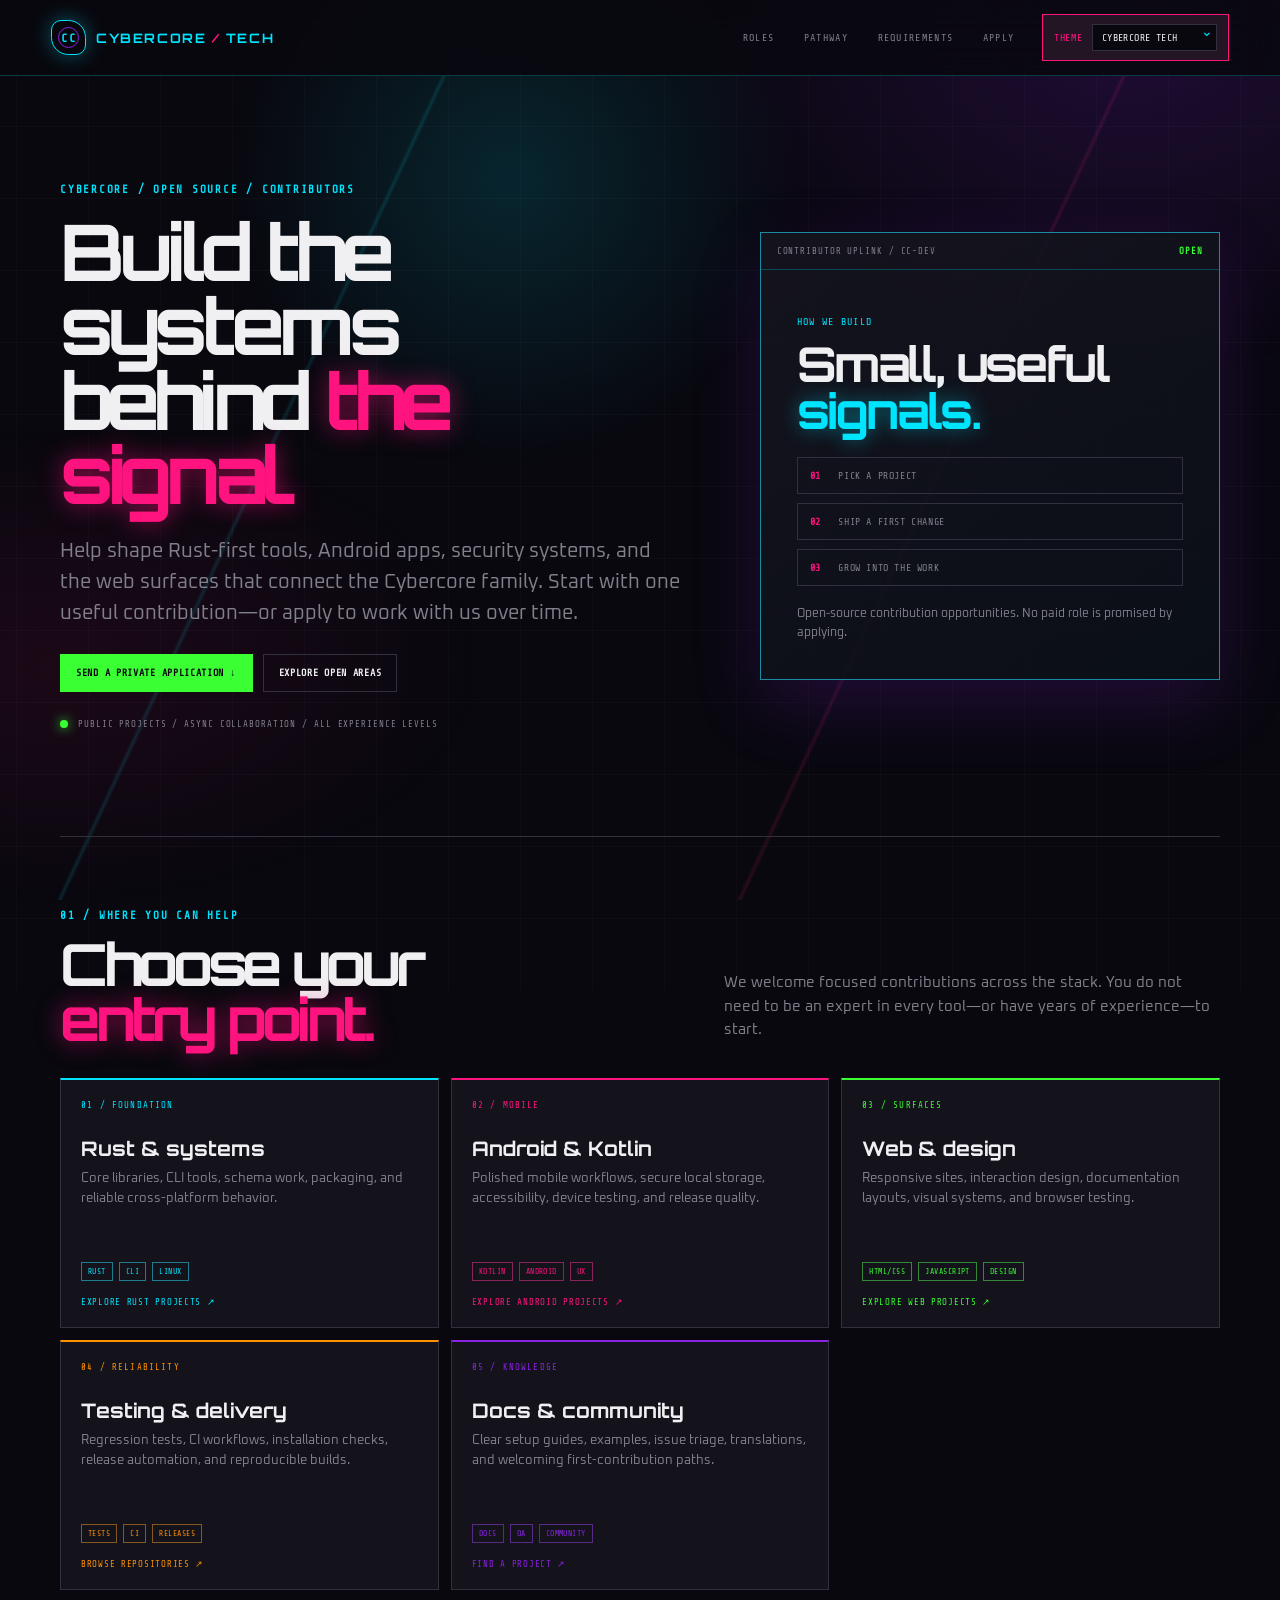
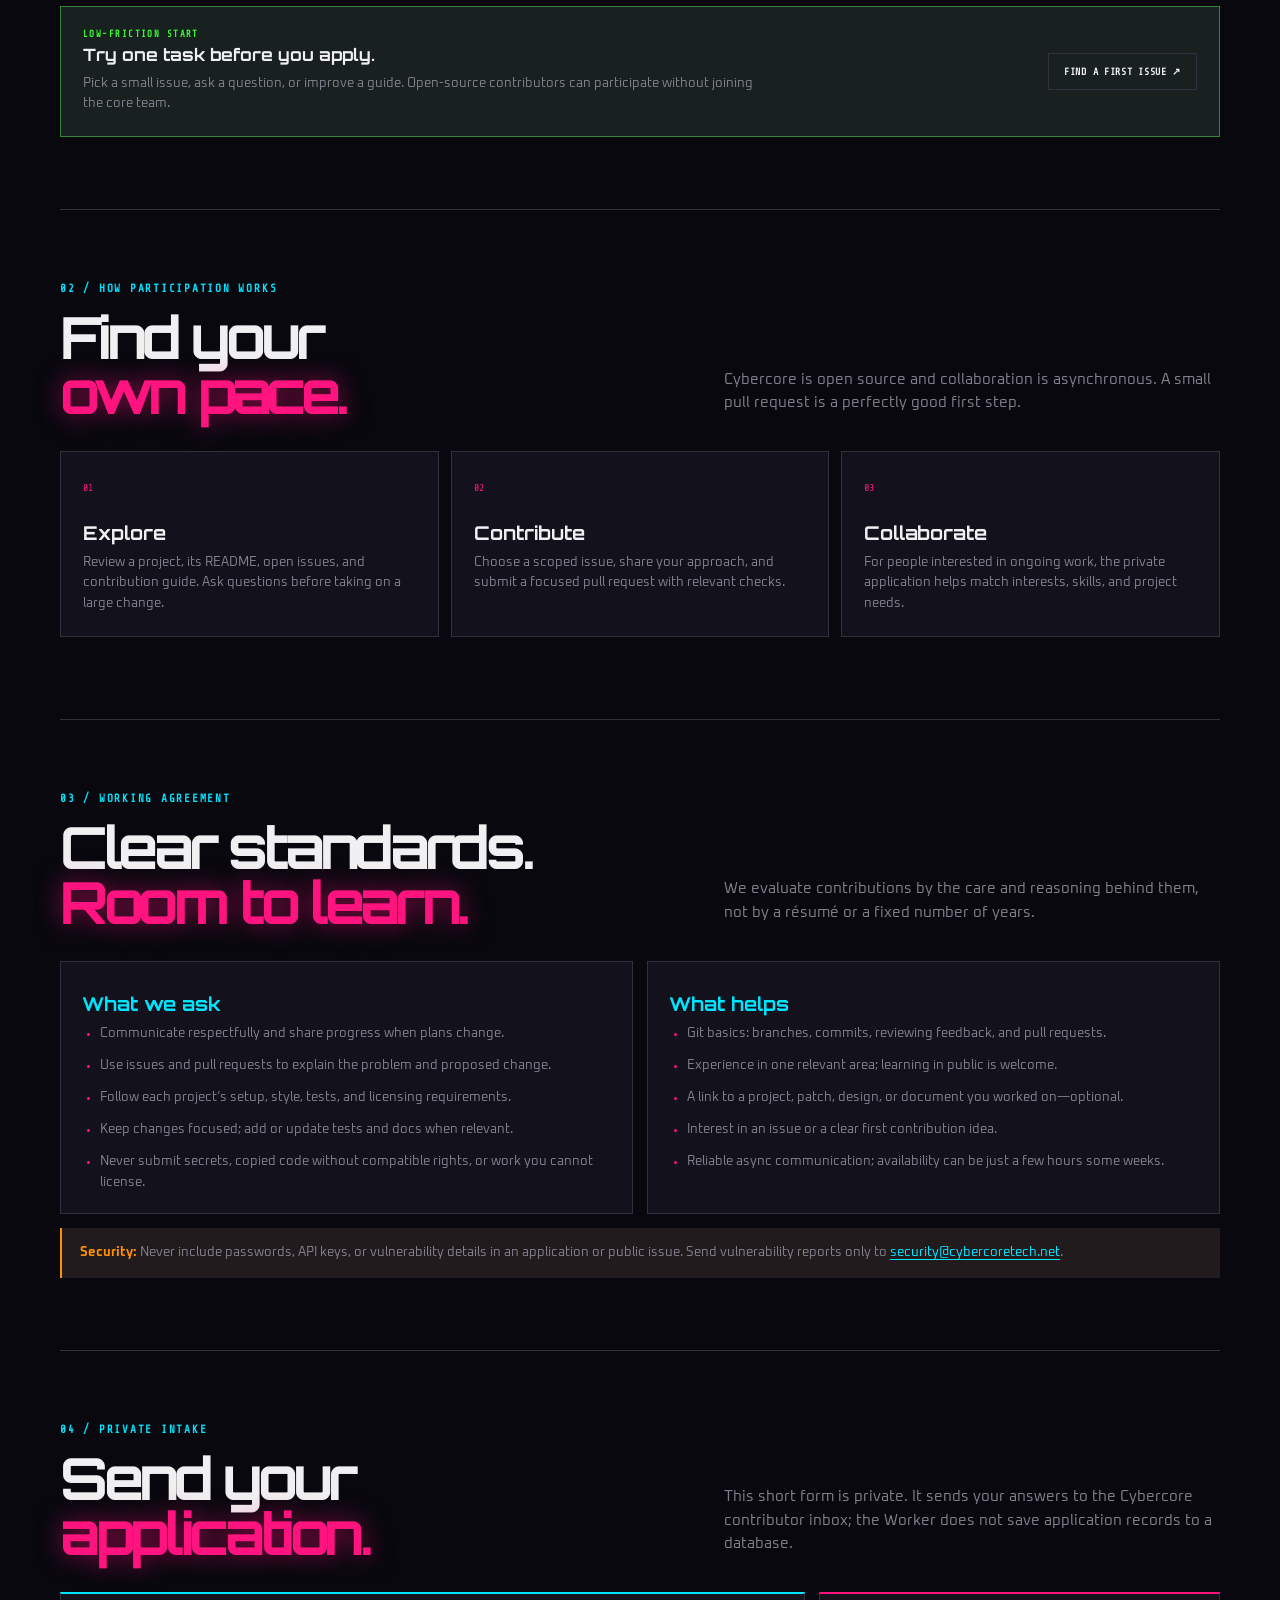
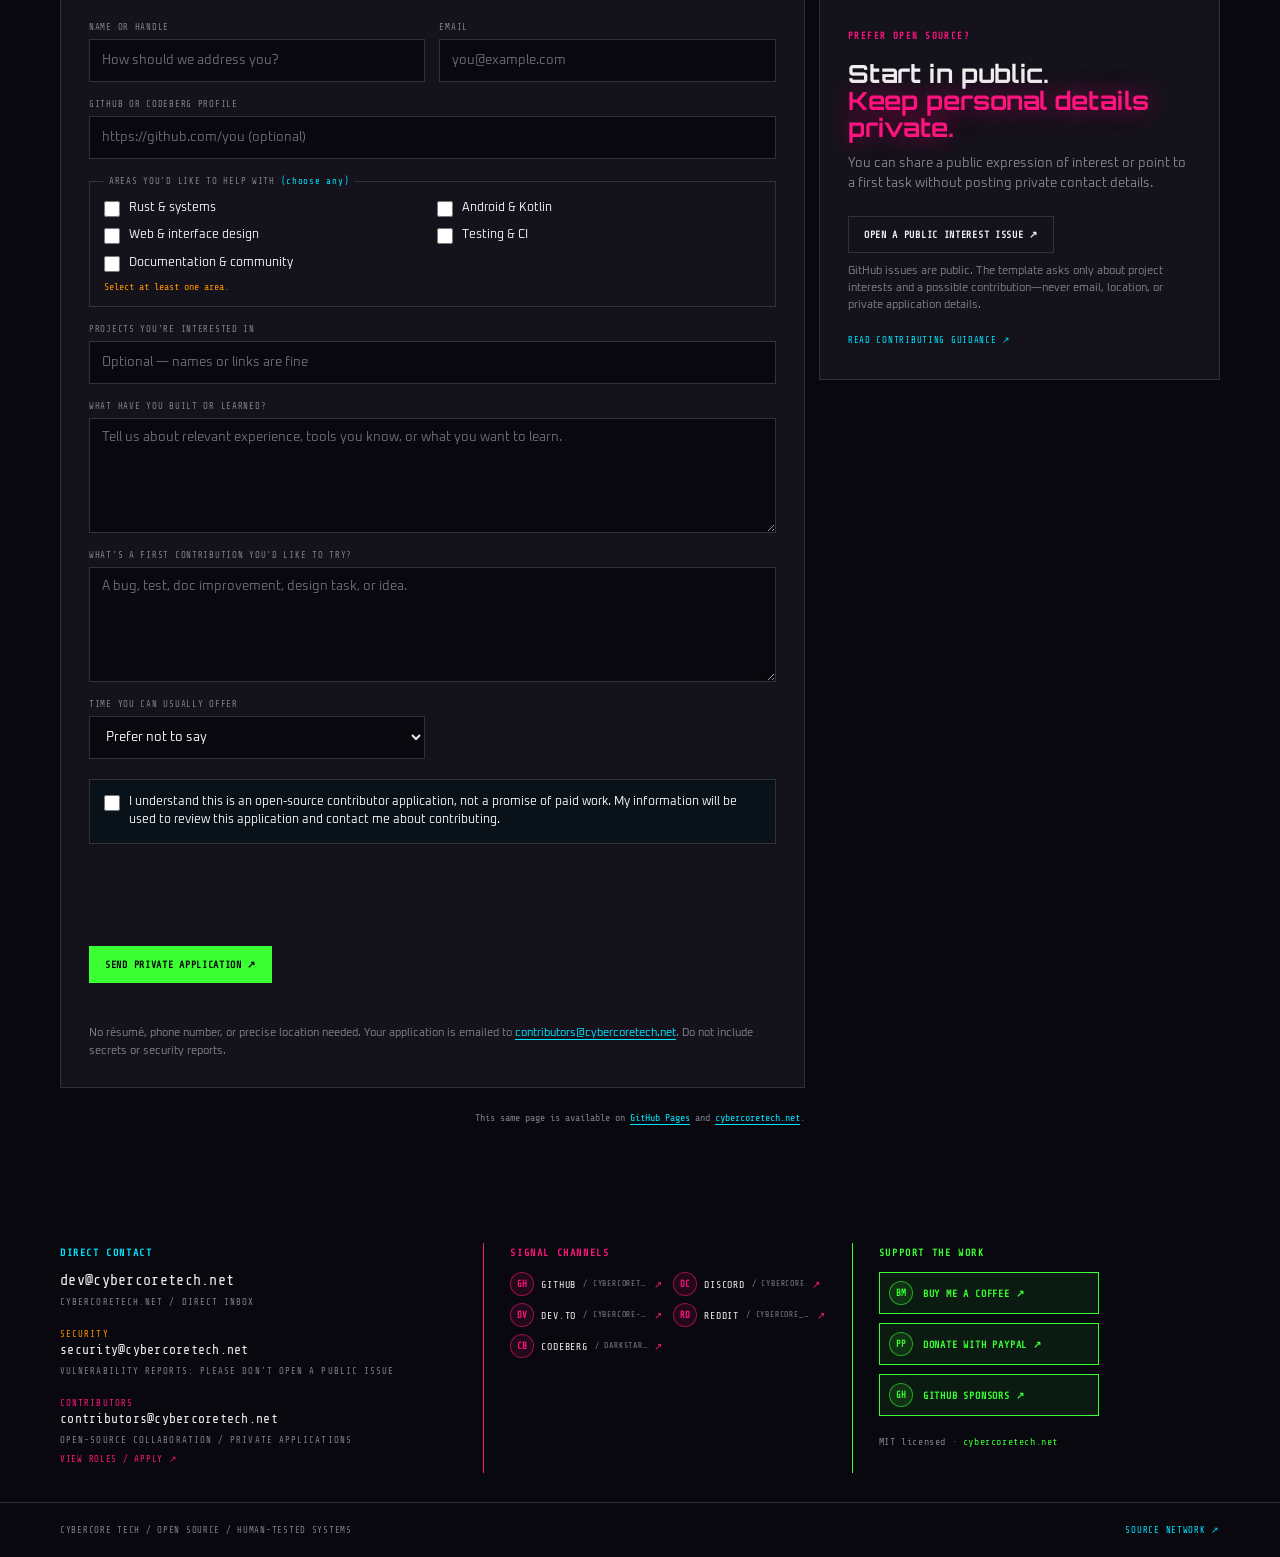
==== commit 41e6faaa: "fix(dev-team): point public contributor links at cybercoretech/.github The issue template and CONTRI" ====
--- a/dev-team/index.html
+++ b/dev-team/index.html
@@ -60,7 +60,7 @@
         <article class="team-role role-orange"><span class="role-index">04 / RELIABILITY</span><h3>Testing &amp; delivery</h3><p>Regression tests, CI workflows, installation checks, release automation, and reproducible builds.</p><div class="role-tags"><span>TESTS</span><span>CI</span><span>RELEASES</span></div><a href="https://github.com/cybercoretech?tab=repositories" target="_blank" rel="noreferrer">BROWSE REPOSITORIES ↗</a></article>
         <article class="team-role role-purple"><span class="role-index">05 / KNOWLEDGE</span><h3>Docs &amp; community</h3><p>Clear setup guides, examples, issue triage, translations, and welcoming first-contribution paths.</p><div class="role-tags"><span>DOCS</span><span>QA</span><span>COMMUNITY</span></div><a href="https://github.com/cybercoretech?tab=repositories" target="_blank" rel="noreferrer">FIND A PROJECT ↗</a></article>
       </div>
-      <div class="team-good-first"><div><span class="eyebrow">LOW-FRICTION START</span><strong>Try one task before you apply.</strong><p>Pick a small issue, ask a question, or improve a guide. Open-source contributors can participate without joining the core team.</p></div><a class="button" href="https://github.com/cybercoretech/cybercore-tech/issues?q=is%3Aissue+is%3Aopen+label%3A%22good+first+issue%22" target="_blank" rel="noreferrer">FIND A FIRST ISSUE ↗</a></div>
+      <div class="team-good-first"><div><span class="eyebrow">LOW-FRICTION START</span><strong>Try one task before you apply.</strong><p>Pick a small issue, ask a question, or improve a guide. Open-source contributors can participate without joining the core team.</p></div><a class="button" href="https://github.com/issues?q=org%3Acybercoretech+is%3Aissue+is%3Aopen+label%3A%22good+first+issue%22" target="_blank" rel="noreferrer">FIND A FIRST ISSUE ↗</a></div>
     </section>
 
     <section class="team-section team-path-section" id="pathway">
@@ -108,7 +108,7 @@
           <p id="applicationStatus" class="application-status" role="status" aria-live="polite"></p>
           <p class="privacy-note">No résumé, phone number, or precise location needed. Your application is emailed to <a href="mailto:contributors@cybercoretech.net">contributors@cybercoretech.net</a>. Do not include secrets or security reports.</p>
         </form>
-        <aside class="application-alternatives"><span class="eyebrow">PREFER OPEN SOURCE?</span><h3>Start in public.<br><em>Keep personal details private.</em></h3><p>You can share a public expression of interest or point to a first task without posting private contact details.</p><a class="button" href="https://github.com/cybercoretech/cybercore-tech/issues/new?template=dev-team-interest.yml">OPEN A PUBLIC INTEREST ISSUE ↗</a><small>GitHub issues are public. The template asks only about project interests and a possible contribution—never email, location, or private application details.</small><a class="plain-link" href="https://github.com/cybercoretech/cybercore-tech/blob/main/CONTRIBUTING.md" target="_blank" rel="noreferrer">READ CONTRIBUTING GUIDANCE ↗</a></aside>
+        <aside class="application-alternatives"><span class="eyebrow">PREFER OPEN SOURCE?</span><h3>Start in public.<br><em>Keep personal details private.</em></h3><p>You can share a public expression of interest or point to a first task without posting private contact details.</p><a class="button" href="https://github.com/cybercoretech/.github/issues/new?template=dev-team-interest.yml">OPEN A PUBLIC INTEREST ISSUE ↗</a><small>GitHub issues are public. The template asks only about project interests and a possible contribution—never email, location, or private application details.</small><a class="plain-link" href="https://github.com/cybercoretech/.github/blob/main/CONTRIBUTING.md" target="_blank" rel="noreferrer">READ CONTRIBUTING GUIDANCE ↗</a></aside>
       </div>
       <p class="team-mirror-note">This same page is available on <a href="https://cybercoretech.github.io/dev-team/">GitHub Pages</a> and <a href="https://cybercoretech.net/dev-team/">cybercoretech.net</a>.</p>
     </section>
--- a/styles.css
+++ b/styles.css
@@ -0,0 +1,46 @@
+@import url('https://fonts.googleapis.com/css2?family=Audiowide&family=Orbitron:wght@500;600;700;800&family=Oxanium:wght@400;500;600;700&family=Share+Tech+Mono&display=swap');
+:root{--bg:#09080f;--white:#f0f0f2;--acid:#39ff33;--pink:#ff147f;--purple:#8a22e2;--cyan:#00e5ff;--orange:#ff9000;--panel:#16151f;--line:#32303e;--muted:#807f8b;--sans:Oxanium,system-ui,sans-serif;--display:Orbitron,Oxanium,sans-serif;--mono:'Share Tech Mono',monospace;--x:50vw;--y:30vh}*{box-sizing:border-box}html{scroll-behavior:smooth}body{margin:0;background:var(--bg);color:var(--white);font:16px/1.55 var(--sans);overflow-x:hidden}body:before{content:"";position:fixed;inset:-10%;z-index:-2;pointer-events:none;background:radial-gradient(circle at var(--x) var(--y),#00e5ff22,transparent 18rem),radial-gradient(ellipse at 82% 10%,#8a22e22f,transparent 29rem),radial-gradient(ellipse at 12% 70%,#ff147f14,transparent 27rem),linear-gradient(90deg,#32303e22 1px,transparent 1px),linear-gradient(#32303e22 1px,transparent 1px);background-size:auto,auto,auto,72px 72px,72px 72px;animation:drift 18s ease-in-out infinite alternate}body:after{content:"";position:fixed;inset:0;z-index:-1;pointer-events:none;opacity:.13;background:linear-gradient(115deg,transparent 0 28%,#00e5ff 28.2%,transparent 28.4% 68%,#ff147f 68.2%,transparent 68.4%);mix-blend-mode:screen}@keyframes drift{to{transform:scale(1.08) translate(1%,1%)}}a{color:inherit;text-decoration:none}.site-header{position:sticky;top:0;z-index:5;display:flex;align-items:center;gap:28px;min-height:76px;padding:14px clamp(20px,5vw,70px);border-bottom:1px solid #00e5ff3b;background:#09080fe8;backdrop-filter:blur(18px)}.brand{display:flex;align-items:center;gap:10px;min-width:226px;color:var(--brand-color,var(--cyan));font:700 13px var(--display);letter-spacing:.12em;transition:color .8s,text-shadow .8s}.brand[data-brand-phase="0"]{--brand-color:var(--cyan);--brand-second:var(--purple)}.brand[data-brand-phase="1"]{--brand-color:var(--pink);--brand-second:var(--orange)}.brand[data-brand-phase="2"]{--brand-color:var(--acid);--brand-second:var(--cyan)}.brand[data-brand-phase="3"]{--brand-color:var(--orange);--brand-second:var(--pink)}.brand[data-brand-phase="4"]{--brand-color:var(--purple);--brand-second:var(--cyan)}.brand[data-brand-phase="5"]{--brand-color:#ffe600;--brand-second:var(--acid)}.brand-emblem{position:relative;display:grid;place-items:center;width:35px;height:35px;border:1px solid var(--brand-color);border-radius:10px 50% 10px 50%;font:700 12px var(--mono);box-shadow:0 0 20px color-mix(in srgb,var(--brand-color) 45%,transparent);transition:transform .8s,border-color .8s,box-shadow .8s}.brand-emblem:after{content:"";position:absolute;inset:6px;border:1px solid var(--brand-second);border-radius:50%;animation:orbit 5s linear infinite}.brand[data-brand-phase="1"] .brand-emblem,.brand[data-brand-phase="4"] .brand-emblem{transform:rotate(180deg)}.brand-name b{color:var(--pink)}@keyframes orbit{to{transform:rotate(360deg)}}.main-nav{display:flex;gap:26px;margin-left:auto}.main-nav a{position:relative;padding:9px 2px;color:var(--muted);font:400 11px var(--mono);letter-spacing:.13em;transition:color .2s,font-size .2s,font-weight .2s,letter-spacing .2s,transform .2s,text-shadow .2s}.main-nav a:after{content:"";position:absolute;bottom:0;left:0;right:0;height:1px;background:var(--nav,var(--cyan));transform:scaleX(0);transition:transform .2s}.main-nav a:hover{color:var(--nav,var(--cyan));font-size:13px;font-weight:800;letter-spacing:.17em;transform:translateY(-2px);text-shadow:0 0 14px var(--nav,var(--cyan))}.main-nav a:hover:after{transform:scaleX(1)}.main-nav a:nth-child(2){--nav:var(--pink)}.main-nav a:nth-child(3){--nav:var(--acid)}.main-nav a:nth-child(4){--nav:var(--orange)}.theme-picker{padding:9px 11px;border:1px solid var(--pink);color:var(--pink);background:#ff147f0e;font:10px var(--mono);letter-spacing:.08em;white-space:nowrap}.theme-picker select{max-width:210px;border:0;outline:0;color:var(--white);background:transparent;font:10px var(--mono);text-transform:uppercase}.hero,.section{width:min(1160px,calc(100% - 44px));margin:auto}.hero{display:grid;grid-template-columns:1fr 1fr;gap:clamp(34px,7vw,100px);align-items:center;min-height:calc(100vh - 76px);padding:90px 0}.eyebrow{margin:0 0 18px;color:var(--cyan);font:700 11px var(--mono);letter-spacing:.16em}.hero h1,.section h2{margin:0;font:700 clamp(42px,7vw,86px)/.92 var(--display);letter-spacing:-.08em;text-shadow:0 0 28px #8a22e224}.hero h1 em,.section h2 em{color:var(--pink);font-style:normal;text-shadow:0 0 24px #ff147f99}.lede{max-width:560px;margin:27px 0;color:var(--muted);font-size:clamp(16px,1.8vw,20px)}.actions{display:flex;flex-wrap:wrap;gap:10px}.button{display:inline-block;padding:12px 15px;border:1px solid var(--line);color:var(--white);font:700 10px var(--mono);letter-spacing:.07em;transition:transform .2s,border-color .2s,box-shadow .2s}.button:hover{transform:translateY(-3px);border-color:var(--cyan);box-shadow:0 10px 25px #00e5ff22}.button.primary{border-color:var(--acid);color:var(--bg);background:var(--acid)}.signal{display:flex;align-items:center;gap:9px;margin-top:30px;color:var(--muted);font:10px var(--mono);letter-spacing:.1em}.signal i{width:8px;height:8px;border-radius:50%;background:var(--acid);box-shadow:0 0 12px var(--acid)}.signal b{color:var(--line)}.console{border:1px solid #00e5ff58;background:#0b1018d9;box-shadow:0 25px 75px #8a22e21f}.console-head,.console-foot{display:flex;justify-content:space-between;padding:11px 14px;color:var(--muted);font:10px var(--mono)}.console-head{border-bottom:1px solid #00e5ff2c}.console-head strong{color:var(--acid)}.console-body{padding:30px}.console-kicker{color:var(--muted);font:10px var(--mono);letter-spacing:.12em}.console h2{margin:10px 0;font:700 clamp(28px,4vw,46px)/.96 var(--display)}.console h2 span{color:var(--cyan)}.graph{display:flex;justify-content:space-between;align-items:center;gap:12px;min-height:220px}.core{display:grid;place-items:center;width:112px;height:112px;border:1px solid var(--cyan);border-radius:50%;color:var(--cyan);background:radial-gradient(circle,#00e5ff26,transparent 65%);box-shadow:0 0 45px #00e5ff3b;text-align:center;font:11px var(--mono)}.nodes{display:grid;gap:10px}.nodes b{padding:8px 10px;border:1px solid var(--purple);color:#d0a8ff;background:#8a22e21c;font:10px var(--mono)}.nodes.pink b{border-color:var(--pink);color:var(--pink);background:#ff147f12}.console-foot{border-top:1px solid #00e5ff25}.console-foot b{color:var(--acid)}.section{padding:110px 0}.section-head{display:grid;grid-template-columns:1fr 1fr;gap:50px;align-items:end;margin-bottom:36px}.section-head h2{grid-column:1}.section-head>p:last-child{margin:0;color:var(--muted);max-width:500px}.repo-grid{display:grid;grid-template-columns:repeat(5,1fr);gap:12px}.repo{position:relative;min-height:250px;padding:20px;border:1px solid var(--line);border-top:2px solid var(--repo-color,var(--cyan));background:#16151fe8;transition:transform .25s,border-color .25s,box-shadow .25s}.repo:hover{transform:translateY(-8px) rotate(-1deg);border-color:var(--repo-color);box-shadow:0 18px 40px color-mix(in srgb,var(--repo-color) 20%,transparent)}.repo span,.repo b{color:var(--repo-color);font:10px var(--mono);letter-spacing:.08em}.repo h3{margin:45px 0 9px;font:700 18px var(--display)}.repo p{min-height:80px;margin:0;color:var(--muted);font-size:13px}.repo b{display:block;font-size:9px}.repo.cyan{--repo-color:var(--cyan)}.repo.pink{--repo-color:var(--pink)}.repo.acid{--repo-color:var(--acid)}.repo.orange{--repo-color:var(--orange)}.repo.purple{--repo-color:var(--purple)}.theme-section{padding-top:30px}.theme-panel{display:flex;align-items:center;gap:26px;padding:22px;border:1px solid var(--line);background:#16151fe8}.theme-panel strong{display:block;color:var(--acid);font:13px var(--mono)}.theme-panel small{color:var(--muted);font:9px var(--mono)}.swatches{display:flex;gap:7px;margin-left:auto}.swatches i{width:24px;height:24px;border:2px solid var(--panel);border-radius:50%;outline:1px solid var(--line)}.theme-count{color:var(--muted);font:10px var(--mono)}.connect{display:grid;grid-template-columns:1fr 1fr;gap:50px;padding-top:30px}.connect p:not(.eyebrow){max-width:500px;color:var(--muted)}.links{display:grid;grid-template-columns:1fr 1fr;gap:10px;align-content:center}.links a{padding:13px;border:1px solid var(--line);color:var(--cyan);font:10px var(--mono);transition:color .2s,border-color .2s,transform .2s,box-shadow .2s}.links a:hover{color:var(--acid);border-color:var(--acid);transform:translateX(5px);box-shadow:0 0 18px #39ff3320}footer{display:flex;justify-content:space-between;gap:20px;padding:28px max(22px,calc((100% - 1160px)/2));border-top:1px solid var(--line);color:var(--muted);font:9px var(--mono);letter-spacing:.05em}footer a{color:var(--cyan)}
+@media(max-width:1000px){.site-header{flex-wrap:wrap}.main-nav{order:3;width:100%;justify-content:center;margin:0}.hero{grid-template-columns:1fr}.repo-grid{grid-template-columns:repeat(2,1fr)}.section-head{display:block}.section-head>p:last-child{margin-top:20px}}@media(max-width:600px){.site-header{gap:12px;padding:12px 16px}.brand{min-width:190px}.main-nav{gap:12px;justify-content:space-between}.main-nav a{font-size:9px}.theme-picker{margin-left:auto}.hero,.section{width:calc(100% - 30px)}.hero{padding:65px 0}.repo-grid{grid-template-columns:1fr}.theme-panel,.connect{display:block}.swatches{margin:18px 0}.links{margin-top:25px}.links a{font-size:9px}footer{display:block;padding:24px 15px}footer span{display:block;margin:8px 0}}
+@media(prefers-reduced-motion:reduce){*,*:before,*:after{animation:none!important;transition:none!important}}
+
+/* Signal effects for the major headlines and upstream acknowledgements. */
+.hero h1,.section h2{position:relative;text-shadow:0 0 28px #8a22e224;animation:heading-signal 6.8s ease-in-out infinite}.hero h1:after,.section h2:after{content:"";display:block;width:clamp(80px,12vw,170px);height:2px;margin-top:18px;background:linear-gradient(90deg,var(--cyan),var(--pink),transparent);box-shadow:0 0 14px var(--pink);transform-origin:left;animation:heading-line 4.6s ease-in-out infinite}.hero h1 em,.section h2 em{color:transparent;background:linear-gradient(105deg,var(--pink) 0%,#ff8cc2 28%,var(--pink) 47%,var(--purple) 70%,var(--pink) 100%);background-size:240% 100%;-webkit-background-clip:text;background-clip:text;text-shadow:none;animation:neon-sweep 5.5s linear infinite}.section-head h2{animation-delay:-1.7s}.theme-section h2{animation-delay:-3.2s}.connect h2{animation-delay:-4.4s}
+.thanks-links a{display:inline-block;--thanks-color:var(--cyan);transition:color .18s,transform .18s,text-shadow .18s,font-weight .18s}.thanks-links a:nth-of-type(2){--thanks-color:var(--orange)}.thanks-links a:nth-of-type(3){--thanks-color:var(--acid)}.thanks-links a:nth-of-type(4){--thanks-color:#55aaff}.thanks-links a:nth-of-type(5){--thanks-color:var(--purple)}.thanks-links a:nth-of-type(6){--thanks-color:var(--pink)}.thanks-links a:hover,.thanks-links a:focus-visible{color:var(--thanks-color);font-weight:800;text-shadow:0 0 13px var(--thanks-color);transform:translateY(-5px) scale(1.16);animation:thanks-bounce .58s cubic-bezier(.2,1.7,.35,1) both}
+@keyframes heading-signal{0%,100%{text-shadow:0 0 22px #8a22e21d}50%{text-shadow:0 0 34px #ff147f42,0 0 58px #00e5ff1c}}@keyframes heading-line{0%,100%{transform:scaleX(.55);opacity:.55}50%{transform:scaleX(1);opacity:1}}@keyframes neon-sweep{to{background-position:240% 0}}@keyframes thanks-bounce{0%{transform:translateY(0) scale(1)}38%{transform:translateY(-8px) scale(1.2) rotate(-2deg)}70%{transform:translateY(2px) scale(.98) rotate(1deg)}100%{transform:translateY(-5px) scale(1.16)}}
+@media(prefers-reduced-motion:reduce){.hero h1,.section h2,.hero h1:after,.section h2:after,.hero h1 em,.section h2 em,.thanks-links a{animation:none!important}}
+
+/* Keep the native theme menu aligned with the site's dark control surface. */
+.theme-picker select{color-scheme:dark}
+.theme-picker select option,.theme-picker select optgroup{background:var(--panel);color:var(--white)}
+
+/* Custom theme menu: native select popups ignore site colors on some platforms. */
+.theme-picker{position:relative;display:flex;align-items:center;gap:8px}
+.theme-label{color:var(--pink);font:10px var(--mono);letter-spacing:.08em}
+.theme-picker #themeSelect{display:none}
+.theme-button{position:relative;min-width:165px;max-width:225px;padding:0 25px 0 0;border:0;outline:0;overflow:hidden;color:var(--white);background:transparent;font:10px var(--mono);letter-spacing:.04em;text-align:left;text-overflow:ellipsis;text-transform:uppercase;white-space:nowrap;cursor:pointer}
+.theme-button:after{content:"⌄";position:absolute;right:2px;top:-2px;color:var(--pink);font:14px var(--mono);transition:transform .18s}
+.theme-button[aria-expanded="true"]:after{transform:rotate(180deg)}
+.theme-button:focus-visible{color:var(--acid);text-shadow:0 0 10px var(--acid)}
+.theme-menu[hidden]{display:none}
+.theme-menu{position:absolute;top:calc(100% + 8px);right:0;z-index:60;width:min(290px,calc(100vw - 30px));max-height:min(70vh,520px);overflow:auto;padding:6px;background:var(--panel);border:1px solid var(--pink);box-shadow:0 18px 45px #000b,0 0 22px color-mix(in srgb,var(--pink) 22%,transparent)}
+.theme-group-label{padding:9px 10px 5px;color:var(--acid);font:700 9px var(--mono);letter-spacing:.06em;text-transform:uppercase}
+.theme-option{display:block;width:100%;padding:7px 10px;border:0;color:var(--white);background:transparent;font:10px var(--mono);letter-spacing:.03em;text-align:left;text-transform:uppercase;cursor:pointer}
+.theme-option:hover,.theme-option:focus-visible{color:var(--acid);background:color-mix(in srgb,var(--pink) 18%,transparent);outline:0}
+.theme-option[aria-selected="true"]{color:var(--pink);background:color-mix(in srgb,var(--pink) 12%,transparent);font-weight:700}
+
+/* Live organization registry surfaces. */
+.discovered-wrap{margin-top:30px;padding-top:22px;border-top:1px solid var(--line)}.live-title{display:flex;justify-content:space-between;gap:18px;align-items:center;margin-bottom:13px;color:var(--cyan);font:10px var(--mono);letter-spacing:.1em}.live-title small{color:var(--muted);font-size:9px}.live-dot{display:inline-block;width:7px;height:7px;margin-right:7px;border-radius:50%;background:var(--acid);box-shadow:0 0 12px var(--acid);animation:live-pulse 1.8s ease-in-out infinite}.discovered-grid{display:grid;grid-template-columns:repeat(auto-fit,minmax(180px,1fr));gap:9px}.discovered-repo{display:flex;flex-direction:column;min-height:104px;padding:13px;border:1px solid #00e5ff38;background:#0d131dcc;transition:transform .2s,border-color .2s,box-shadow .2s}.discovered-repo:hover{transform:translateY(-4px);border-color:var(--cyan);box-shadow:0 12px 25px #00e5ff1c}.discovered-repo strong{color:var(--white);font:700 12px var(--display);letter-spacing:.04em}.discovered-repo small{margin-top:6px;color:var(--muted);font:9px var(--mono);line-height:1.4}.discovered-repo b{margin-top:auto;color:var(--acid);font:9px var(--mono)}.live-empty{margin:0;padding:15px;color:var(--muted);font:10px var(--mono);border:1px dashed var(--line)}.live-stats-panel{margin-top:38px;padding:24px;border:1px solid #00e5ff42;background:linear-gradient(125deg,#16151fe8,#0b111be8);box-shadow:inset 0 0 35px #00e5ff08,0 18px 45px #0003}.live-panel-head{display:flex;justify-content:space-between;align-items:flex-end;gap:25px;margin-bottom:20px}.live-panel-head .eyebrow{margin-bottom:8px}.live-panel-head h3{margin:0;font:700 clamp(22px,3vw,36px)/.95 var(--display);letter-spacing:-.06em}.live-panel-head h3 em{color:var(--pink);font-style:normal}.live-actions{display:flex;align-items:center;gap:10px;color:var(--muted);font:10px var(--mono)}.live-actions button{cursor:pointer;padding:9px 11px;border:1px solid var(--cyan);color:var(--cyan);background:#00e5ff0c;font:10px var(--mono);transition:transform .2s,background .2s,box-shadow .2s}.live-actions button:hover{transform:translateY(-2px);background:#00e5ff1a;box-shadow:0 0 16px #00e5ff2b}.live-stat-grid{display:grid;grid-template-columns:repeat(auto-fit,minmax(210px,1fr));gap:10px}.live-stat-card{position:relative;display:flex;flex-direction:column;min-height:172px;padding:15px;border:1px solid var(--line);border-top:2px solid var(--stat-color,var(--cyan));background:#090e17cc;transition:transform .2s,border-color .2s,box-shadow .2s}.live-stat-card:hover{transform:translateY(-5px);border-color:var(--stat-color);box-shadow:0 14px 30px color-mix(in srgb,var(--stat-color) 17%,transparent)}.live-stat-card a{color:var(--white);font:700 14px var(--display);letter-spacing:.03em}.live-stat-card .repo-desc{min-height:34px;margin:7px 0 12px;color:var(--muted);font-size:11px;line-height:1.35}.stat-line{display:grid;grid-template-columns:repeat(3,1fr);gap:5px;margin-top:auto}.stat-line span{padding:6px 4px;border:1px solid #32303e99;color:var(--muted);font:9px var(--mono);text-align:center}.stat-line b{display:block;margin-bottom:2px;color:var(--stat-color,var(--cyan));font-size:12px}.live-meta{display:flex;justify-content:space-between;gap:6px;margin-bottom:10px;color:var(--muted);font:9px var(--mono)}.live-meta strong{color:var(--stat-color,var(--cyan));font-weight:400}.live-stat-card:nth-child(5n+2){--stat-color:var(--pink)}.live-stat-card:nth-child(5n+3){--stat-color:var(--acid)}.live-stat-card:nth-child(5n+4){--stat-color:var(--orange)}.live-stat-card:nth-child(5n+5){--stat-color:var(--purple)}@keyframes live-pulse{0%,100%{transform:scale(.8);opacity:.6}50%{transform:scale(1.15);opacity:1}}
+@media(max-width:720px){.live-panel-head{display:block}.live-actions{justify-content:space-between;margin-top:18px}.live-title{display:block}.live-title small{display:block;margin-top:7px}.live-stats-panel{padding:17px}}
+.contact-block{grid-column:1/-1;margin-top:18px;padding:26px 28px 22px;border:1px solid var(--line);background:color-mix(in srgb,var(--panel) 85%,transparent)}.contact-block a{color:var(--cyan)}@media(max-width:760px){.contact-block{padding:20px 16px}}
+.install-panel{display:grid;grid-template-columns:1fr 1.2fr;gap:30px;margin-top:16px;padding:26px;border:1px solid #00e5ff42;background:linear-gradient(125deg,#16151fe8,#0b111be8)}.install-copy h3{margin:0 0 10px;font:700 clamp(22px,3vw,34px)/1 var(--display)}.install-copy p:not(.eyebrow){max-width:460px;color:var(--muted);font-size:13px}.install-copy>a,.install-command>a{color:var(--cyan);font:10px var(--mono);letter-spacing:.06em}.install-copy code,.install-command code{color:var(--acid);font:inherit}.install-command{display:flex;flex-direction:column;justify-content:center;gap:13px;padding:20px;border:1px solid var(--line);background:#090e17cc}.install-command>span{color:var(--muted);font:9px var(--mono);letter-spacing:.1em}.install-command>code{display:block;overflow-wrap:anywhere;padding:14px;border:1px solid #39ff3344;background:#39ff330a;font:clamp(11px,1.4vw,14px) var(--mono)}.install-command small{color:var(--muted);font:10px/1.5 var(--mono)}
+@media(max-width:700px){.install-panel{grid-template-columns:1fr;padding:18px}.install-command{padding:14px}}
+
+
+/* Universal theme chooser: match the header's 10px-mono pink pill. */
+cybercore-theme-chooser.theme-picker{padding:0;border:0;background:none;color:inherit;--ccx-font:var(--mono);--ccx-tracking:.08em;--ccx-button-bg:#ff147f0e}
+
+/* Phones: let the nav wrap so every link, including MASTER DOCS, stays on screen. */
+@media (max-width: 560px){.main-nav{flex-wrap:wrap;justify-content:center;column-gap:16px;row-gap:4px}}
+/* Phones: the header wraps to three rows (~184px); pinned it would take a
+   quarter of the screen, so there it scrolls away with the page. */
+@media (max-width: 560px){.site-header{position:relative}}
